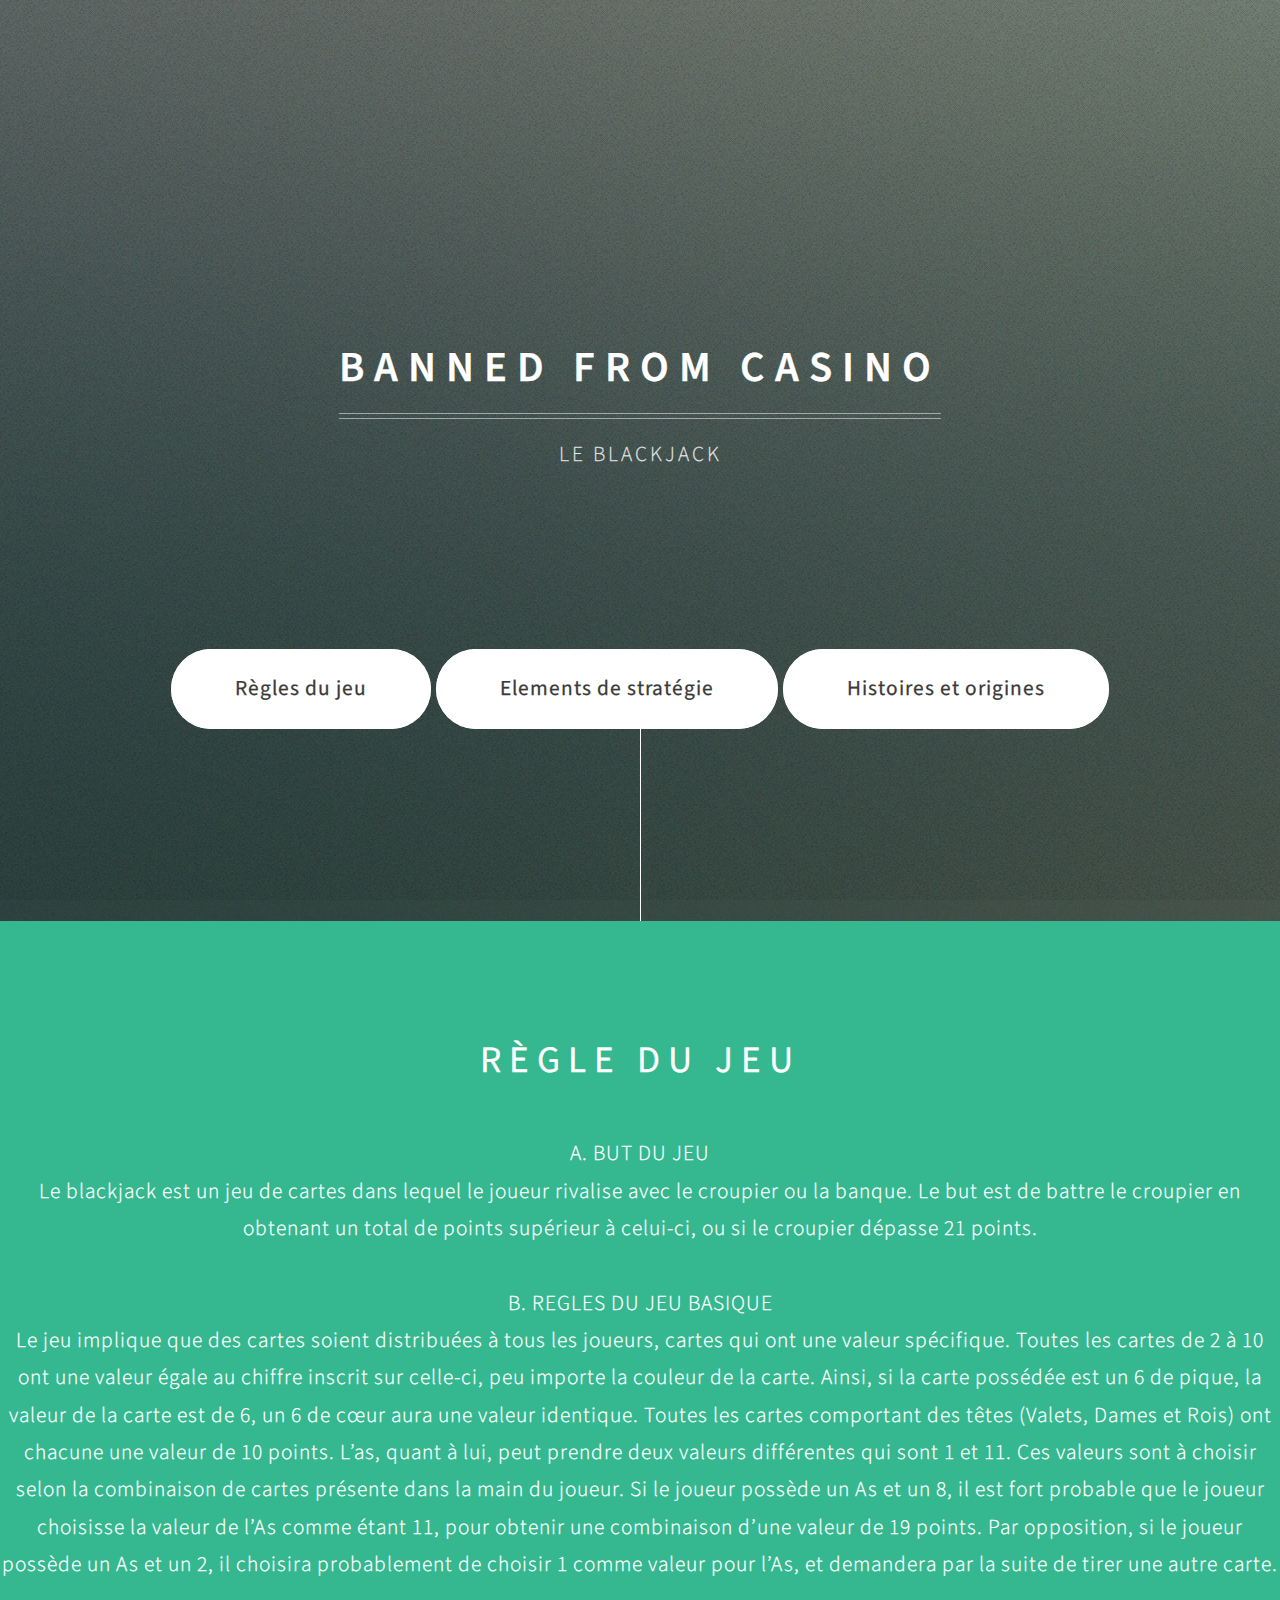
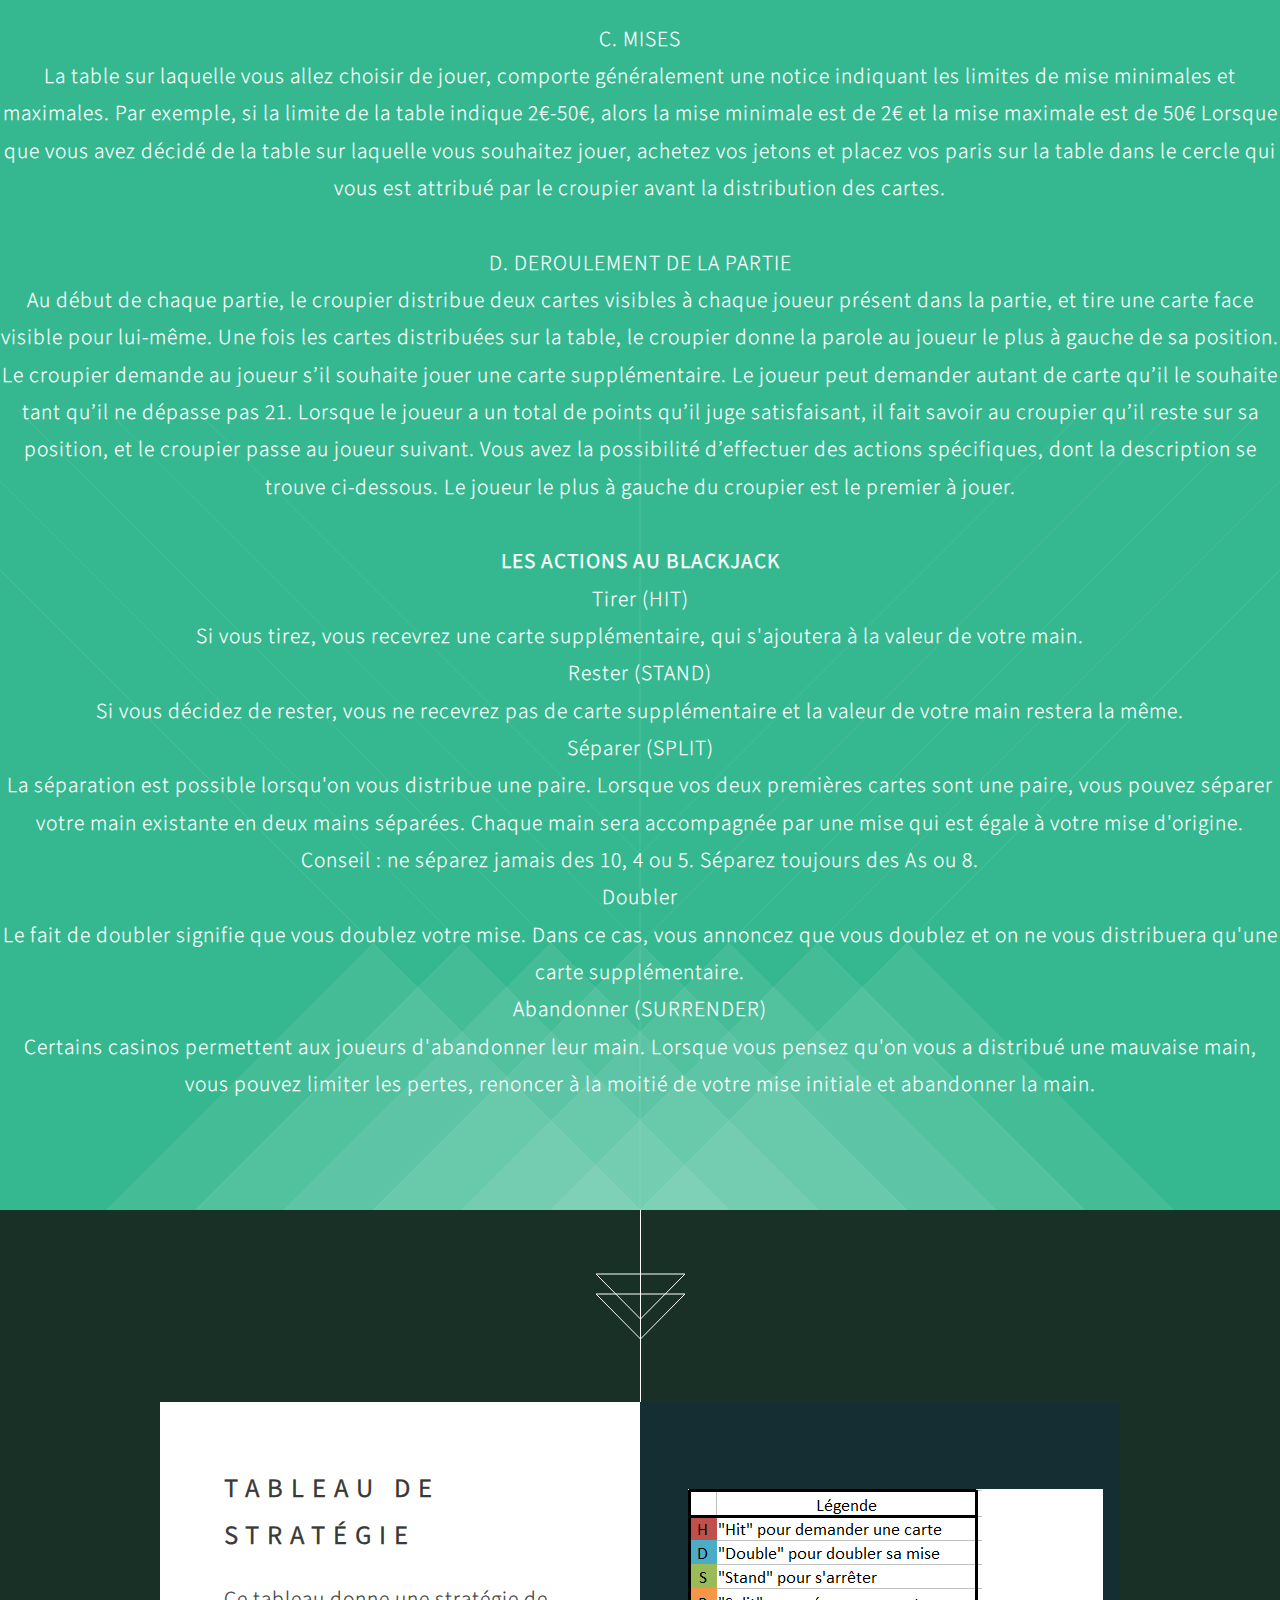
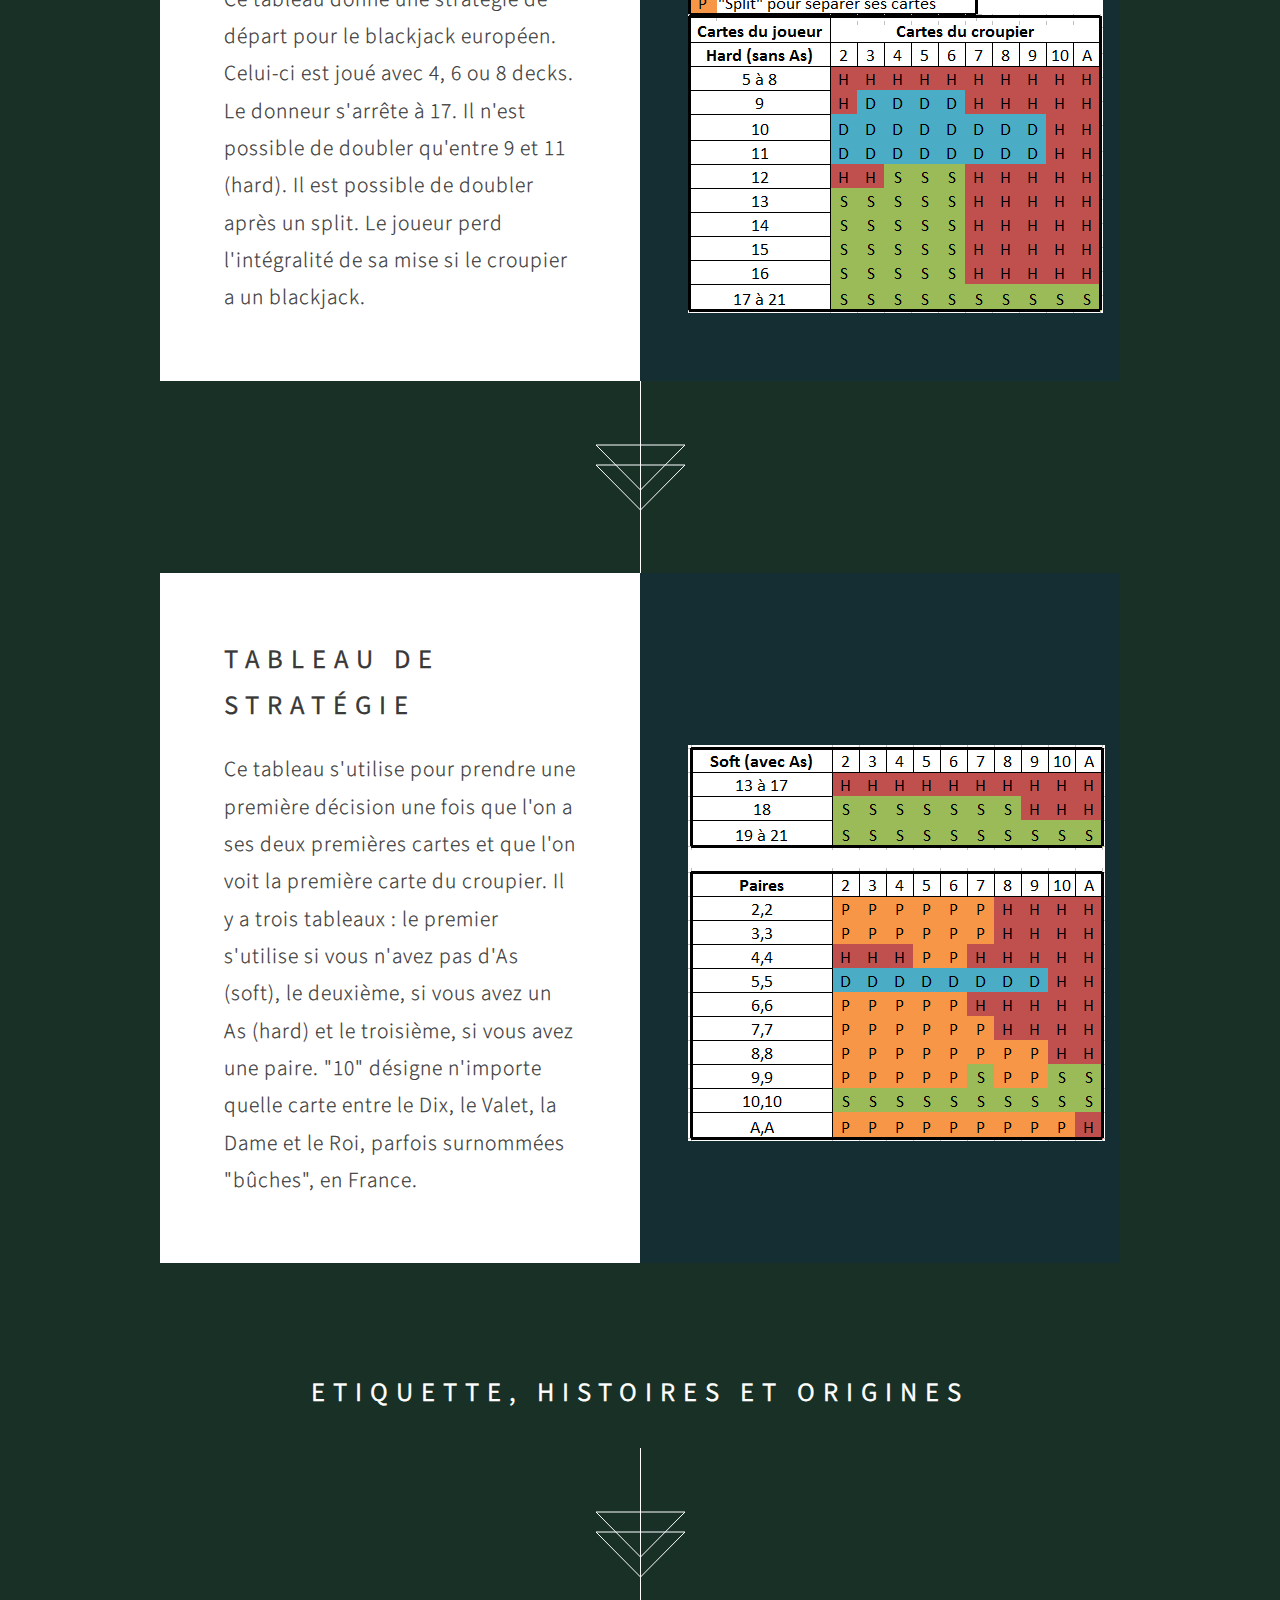
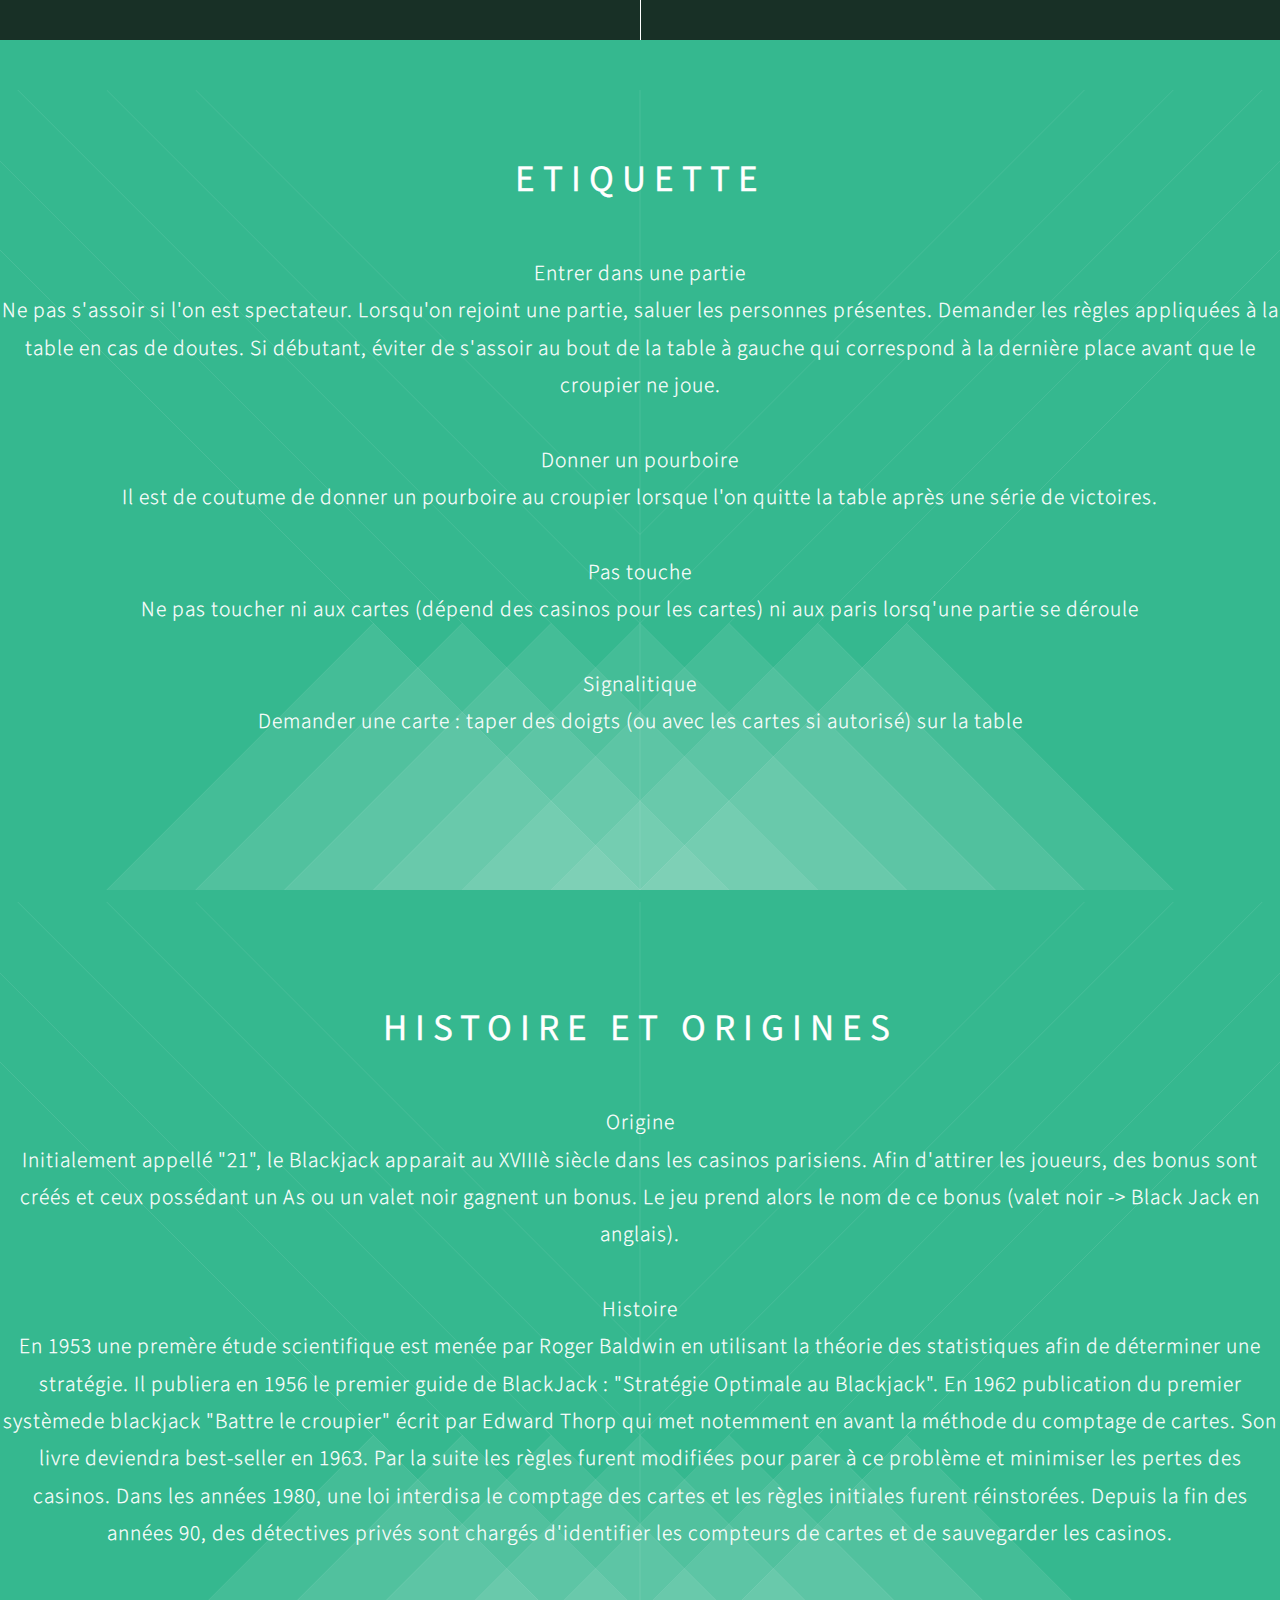
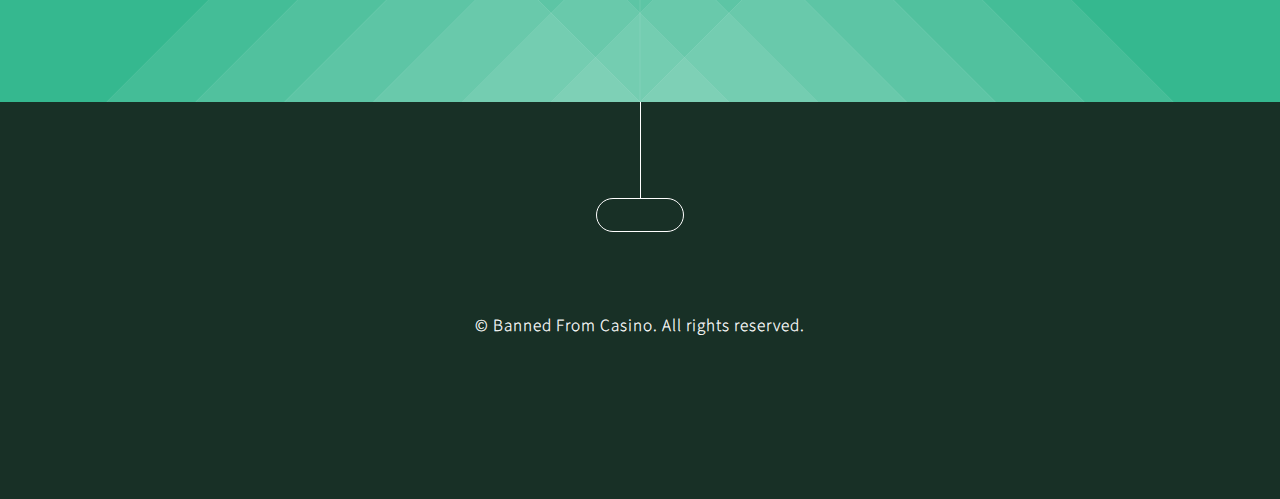
==== (site)BannedFromCasino/index.html @ c5197dcc "Clean the directory" ====
<!DOCTYPE HTML>
<!--
	Overflow by HTML5 UP
	html5up.net | @n33co
	Free for personal and commercial use under the CCA 3.0 license (html5up.net/license)
-->
<html>
	<head>
		<title>Banned From Casino</title>
		<meta charset="utf-8" />
		<meta name="viewport" content="width=device-width, initial-scale=1" />
		<!--[if lte IE 8]><script src="assets/js/ie/html5shiv.js"></script><![endif]-->
		<link rel="stylesheet" href="assets/css/main.css" />
		<!--[if lte IE 8]><link rel="stylesheet" href="assets/css/ie8.css" /><![endif]-->
	</head>
	<body>

		<!-- Header -->
			<section id="header">
				<header>
					<h1>Banned From Casino</h1>
					<p>Le Blackjack</p>
				</header>
				<footer>
					<a href="#banner" class="button style2 scrolly-middle">Règles du jeu</a>
                    <a href="#first" class="button style2 scrolly-middle">Elements de stratégie</a>
                    <a href="#histoire" class="button style2 scrolly-middle">Histoires et origines</a>
				</footer>
			</section>

		<!-- Banner -->
			<section id="banner">
				<header>
					<h2>Règle du jeu</h2>
				</header>
				<p>A.	BUT DU JEU</p>

<p>Le blackjack est un jeu de cartes dans lequel le joueur rivalise avec le croupier ou la banque. 
Le but est de battre le croupier en obtenant un total de points supérieur à celui-ci, ou si le croupier dépasse 21 points.</p>

</br>
<p>B.	REGLES DU JEU BASIQUE</p>

<p>Le jeu implique que des cartes soient distribuées à tous les joueurs, cartes qui ont une valeur spécifique. 
Toutes les cartes de 2 à 10 ont une valeur égale au chiffre inscrit sur celle-ci, peu importe la couleur de la carte. 
Ainsi, si la carte possédée est un 6 de pique, la valeur de la carte est de 6, un 6 de cœur aura une valeur identique. 
Toutes les cartes comportant des têtes (Valets, Dames et Rois) ont chacune une valeur de 10 points. 
L’as, quant à lui, peut prendre deux valeurs différentes qui sont 1 et 11. Ces valeurs sont à choisir selon 
la combinaison de cartes présente dans la main du joueur. Si le joueur possède un As et un 8, il est fort probable que 
le joueur choisisse la valeur de l’As comme étant 11, pour obtenir une combinaison d’une valeur de 19 points. 
Par opposition, si le joueur possède un As et un 2, il choisira probablement de choisir 1 comme valeur pour l’As, 
et demandera par la suite de tirer une autre carte.</p>

</br>
<p>C.	MISES

<p>La table sur laquelle vous allez choisir de jouer, comporte généralement une notice indiquant les limites de mise minimales et maximales. 
Par exemple, si la limite de la table indique 2€-50€, alors la mise minimale est de 2€ et la mise maximale est de 50€
Lorsque que vous avez décidé de la table sur laquelle vous souhaitez jouer, achetez vos jetons et placez vos paris sur la table 
dans le cercle qui vous est attribué par le croupier avant la distribution des cartes.</p>

</br> 
<p>D.	DEROULEMENT DE LA PARTIE</p>

<p>Au début de chaque partie, le croupier distribue deux cartes visibles à chaque joueur présent dans la partie, 
et tire une carte face visible pour lui-même.
Une fois les cartes distribuées sur la table, le croupier donne la parole au joueur le plus à gauche de sa position. 
Le croupier demande au joueur s’il souhaite jouer une carte supplémentaire. 
Le joueur peut demander autant de carte qu’il le souhaite tant qu’il ne dépasse pas 21. 
Lorsque le joueur a un total de points qu’il juge satisfaisant, il fait savoir au croupier qu’il reste sur sa position, 
et le croupier passe au joueur suivant.
Vous avez la possibilité d’effectuer des actions spécifiques, dont la description se trouve ci-dessous.
Le joueur le plus à gauche du croupier est le premier à jouer. </p>
</br>
<h4>Les Actions au Blackjack</h4>

<p>Tirer (HIT)</p>

<p>Si vous tirez, vous recevrez une carte supplémentaire, qui s'ajoutera à la valeur de votre main.</p>

<p>Rester (STAND)</p>

<p>Si vous décidez de rester, vous ne recevrez pas de carte supplémentaire et la valeur de votre main restera la même.</p>

<p>Séparer (SPLIT)</p>

<p>La séparation est possible lorsqu'on vous distribue une paire. Lorsque vos deux premières cartes sont une paire, vous pouvez séparer votre main existante en deux mains séparées. Chaque main sera accompagnée par une mise qui est égale à votre mise d'origine.
Conseil : ne séparez jamais des 10, 4 ou 5. Séparez toujours des As ou 8.</p>

<p>Doubler</p>

<p>Le fait de doubler signifie que vous doublez votre mise. Dans ce cas, vous annoncez que vous doublez et on ne vous distribuera qu'une carte supplémentaire.</p>

<p>Abandonner (SURRENDER)</p>

<p>Certains casinos permettent aux joueurs d'abandonner leur main. Lorsque vous pensez qu'on vous a distribué une mauvaise main, vous pouvez limiter les pertes, renoncer à la moitié de votre mise initiale et abandonner la main.</p>
			</section>

		<article id="first" class="container box style1 left">
				<a href="#first" class="image fit"><img src="images/tableau2.png" alt="" style="width: 415px; height:424px; left: 10%; top:15%"/></a>
				<div class="inner">
					<header>
						<h2>Tableau de stratégie</h2>
					</header>
					<p>Ce tableau donne une stratégie de départ pour le blackjack européen. Celui-ci est joué avec 4, 6 ou 8 decks. Le donneur s'arrête à 17. Il n'est possible de doubler qu'entre 9 et 11 (hard). Il est possible de doubler après un split. Le joueur perd l'intégralité de sa mise si le croupier a un blackjack.</p>
				</div>
			</article>

		<!-- Feature 2 -->
			<article id="first" class="container box style1 left">
				<a href="#first" class="image fit"><img src="images/tableau1.png" alt="" style="width: 417px; height:396px; left: 10%; top:25%"/></a>
				<div class="inner">
					<header>
						<h2>Tableau de stratégie</h2>
					</header>
					<p>Ce tableau s'utilise pour prendre une première décision une fois que l'on a ses deux premières cartes et que l'on voit la première carte du croupier. Il y a trois tableaux : le premier s'utilise si vous n'avez pas d'As (soft), le deuxième, si vous avez un As (hard) et le troisième, si vous avez une paire. "10" désigne n'importe quelle carte entre le Dix, le Valet, la Dame et le Roi, parfois surnommées "bûches", en France.</p>
				</div>
			</article>
            <section id="histoire">
				<header>
					<h2>Etiquette, Histoires et Origines</h2>
				</header>
				<footer>
				</footer>
			</section>

            <!-- Banner -->
			<section id="banner">
				<header>
					<h2>Etiquette</h2>
				</header>
				
<p>Entrer dans une partie</p>
<p>Ne pas s'assoir si l'on est spectateur. Lorsqu'on rejoint une partie, saluer les personnes présentes.
Demander les règles appliquées à la table en cas de doutes.
Si débutant, éviter de s'assoir au bout de la table à gauche qui correspond à la dernière place avant que le croupier ne joue.
</p>
</br>
<p>Donner un pourboire</p>
Il est de coutume de donner un pourboire au croupier lorsque l'on quitte la table après une série de victoires.</p>
</br>
<p>Pas touche</p>
<p>Ne pas toucher ni  aux cartes (dépend des casinos pour les cartes) ni aux paris lorsq'une partie se déroule</p>
</br>
<p>Signalitique</p>
<p>Demander une carte : taper des doigts (ou avec les cartes si autorisé) sur la table</p>

<footer>
					
</footer>
</section>

		<section id="banner">
				<header>
					<h2>Histoire et origines</h2>
				</header>
				
<p>Origine</p>
<p>Initialement appellé "21", le Blackjack apparait au XVIIIè siècle dans les casinos parisiens. 
Afin d'attirer les joueurs, des bonus sont créés et ceux possédant un As ou un valet noir gagnent un bonus. 
Le jeu prend alors le nom de ce bonus (valet noir -> Black Jack en anglais).</p>

</br>
<p>Histoire</p>
	<p>En 1953 une premère étude scientifique est menée par Roger Baldwin en utilisant la théorie des statistiques afin de déterminer une stratégie.
Il publiera en	1956 le premier guide de BlackJack :  "Stratégie Optimale au Blackjack".
	En 1962 publication du premier systèmede blackjack "Battre le croupier" écrit par Edward Thorp qui met notemment en avant la méthode du comptage de cartes. Son livre deviendra best-seller en 1963.
Par la suite les règles furent modifiées pour parer à ce problème et minimiser les pertes des casinos.
	Dans les années 1980, une loi interdisa le comptage des cartes et les règles initiales furent réinstorées.
Depuis la fin des années 90, des détectives privés sont chargés d'identifier les compteurs de cartes et de sauvegarder les casinos.</p>                
                
				<footer>
					
				</footer>
			</section>

		

		<section id="footer">
			<ul class="icons">
				
			</ul>
			<div class="copyright">
				<ul class="menu">
					<li>&copy; Banned From Casino. All rights reserved.</li>
				</ul>
			</div>
		</section>

		<!-- Scripts -->
			<script src="assets/js/jquery.min.js"></script>
			<script src="assets/js/jquery.scrolly.min.js"></script>
			<script src="assets/js/jquery.poptrox.min.js"></script>
			<script src="assets/js/skel.min.js"></script>
			<script src="assets/js/util.js"></script>
			<!--[if lte IE 8]><script src="assets/js/ie/respond.min.js"></script><![endif]-->
			<script src="assets/js/main.js"></script>

	</body>
</html>
---- (site)BannedFromCasino/assets/css/main.css ----
@import url("http://fonts.googleapis.com/css?family=Source+Sans+Pro:300,300italic,400,600");
@import url("font-awesome.min.css");

/*
	Overflow by HTML5 UP
	html5up.net | @n33co
	Free for personal and commercial use under the CCA 3.0 license (html5up.net/license)
*/

/* Reset */

	html, body, div, span, applet, object, iframe, h1, h2, h3, h4, h5, h6, p, blockquote, pre, a, abbr, acronym, address, big, cite, code, del, dfn, em, img, ins, kbd, q, s, samp, small, strike, strong, sub, sup, tt, var, b, u, i, center, dl, dt, dd, ol, ul, li, fieldset, form, label, legend, table, caption, tbody, tfoot, thead, tr, th, td, article, aside, canvas, details, embed, figure, figcaption, footer, header, hgroup, menu, nav, output, ruby, section, summary, time, mark, audio, video {
		margin: 0;
		padding: 0;
		border: 0;
		font-size: 100%;
		font: inherit;
		vertical-align: baseline;
	}

	article, aside, details, figcaption, figure, footer, header, hgroup, menu, nav, section {
		display: block;
	}

	body {
		line-height: 1;
	}

	ol, ul {
		list-style: none;
	}

	blockquote, q {
		quotes: none;
	}

	blockquote:before, blockquote:after, q:before, q:after {
		content: '';
		content: none;
	}

	table {
		border-collapse: collapse;
		border-spacing: 0;
	}

	body {
		-webkit-text-size-adjust: none;
	}

/* Box Model */

	*, *:before, *:after {
		-moz-box-sizing: border-box;
		-webkit-box-sizing: border-box;
		box-sizing: border-box;
	}

/* Containers */

	.container {
		margin-left: auto;
		margin-right: auto;
	}

	.container.\31 25\25 {
		width: 100%;
		max-width: 1425px;
		min-width: 1140px;
	}

	.container.\37 5\25 {
		width: 855px;
	}

	.container.\35 0\25 {
		width: 570px;
	}

	.container.\32 5\25 {
		width: 285px;
	}

	.container {
		width: 1140px;
	}

	@media screen and (max-width: 1680px) {

		.container.\31 25\25 {
			width: 100%;
			max-width: 1200px;
			min-width: 960px;
		}

		.container.\37 5\25 {
			width: 720px;
		}

		.container.\35 0\25 {
			width: 480px;
		}

		.container.\32 5\25 {
			width: 240px;
		}

		.container {
			width: 960px;
		}

	}

	@media screen and (max-width: 1080px) {

		.container.\31 25\25 {
			width: 100%;
			max-width: 118.75%;
			min-width: 95%;
		}

		.container.\37 5\25 {
			width: 71.25%;
		}

		.container.\35 0\25 {
			width: 47.5%;
		}

		.container.\32 5\25 {
			width: 23.75%;
		}

		.container {
			width: 95%;
		}

	}

	@media screen and (max-width: 840px) {

		.container.\31 25\25 {
			width: 100%;
			max-width: 118.75%;
			min-width: 95%;
		}

		.container.\37 5\25 {
			width: 71.25%;
		}

		.container.\35 0\25 {
			width: 47.5%;
		}

		.container.\32 5\25 {
			width: 23.75%;
		}

		.container {
			width: 95%;
		}

	}

	@media screen and (max-width: 736px) {

		.container.\31 25\25 {
			width: 100%;
			max-width: 118.75%;
			min-width: 95%;
		}

		.container.\37 5\25 {
			width: 71.25%;
		}

		.container.\35 0\25 {
			width: 47.5%;
		}

		.container.\32 5\25 {
			width: 23.75%;
		}

		.container {
			width: 95% !important;
		}

	}

/* Grid */

	.row {
		border-bottom: solid 1px transparent;
		-moz-box-sizing: border-box;
		-webkit-box-sizing: border-box;
		box-sizing: border-box;
	}

	.row > * {
		float: left;
		-moz-box-sizing: border-box;
		-webkit-box-sizing: border-box;
		box-sizing: border-box;
	}

	.row:after, .row:before {
		content: '';
		display: block;
		clear: both;
		height: 0;
	}

	.row.uniform > * > :first-child {
		margin-top: 0;
	}

	.row.uniform > * > :last-child {
		margin-bottom: 0;
	}

	.row.\30 \25 > * {
		padding: 0px 0 0 0px;
	}

	.row.\30 \25 {
		margin: 0px 0 -1px 0px;
	}

	.row.uniform.\30 \25 > * {
		padding: 0px 0 0 0px;
	}

	.row.uniform.\30 \25 {
		margin: 0px 0 -1px 0px;
	}

	.row > * {
		padding: 40px 0 0 40px;
	}

	.row {
		margin: -40px 0 -1px -40px;
	}

	.row.uniform > * {
		padding: 40px 0 0 40px;
	}

	.row.uniform {
		margin: -40px 0 -1px -40px;
	}

	.row.\32 00\25 > * {
		padding: 80px 0 0 80px;
	}

	.row.\32 00\25 {
		margin: -80px 0 -1px -80px;
	}

	.row.uniform.\32 00\25 > * {
		padding: 80px 0 0 80px;
	}

	.row.uniform.\32 00\25 {
		margin: -80px 0 -1px -80px;
	}

	.row.\31 50\25 > * {
		padding: 60px 0 0 60px;
	}

	.row.\31 50\25 {
		margin: -60px 0 -1px -60px;
	}

	.row.uniform.\31 50\25 > * {
		padding: 60px 0 0 60px;
	}

	.row.uniform.\31 50\25 {
		margin: -60px 0 -1px -60px;
	}

	.row.\35 0\25 > * {
		padding: 20px 0 0 20px;
	}

	.row.\35 0\25 {
		margin: -20px 0 -1px -20px;
	}

	.row.uniform.\35 0\25 > * {
		padding: 20px 0 0 20px;
	}

	.row.uniform.\35 0\25 {
		margin: -20px 0 -1px -20px;
	}

	.row.\32 5\25 > * {
		padding: 10px 0 0 10px;
	}

	.row.\32 5\25 {
		margin: -10px 0 -1px -10px;
	}

	.row.uniform.\32 5\25 > * {
		padding: 10px 0 0 10px;
	}

	.row.uniform.\32 5\25 {
		margin: -10px 0 -1px -10px;
	}

	.\31 2u, .\31 2u\24 {
		width: 100%;
		clear: none;
		margin-left: 0;
	}

	.\31 1u, .\31 1u\24 {
		width: 91.6666666667%;
		clear: none;
		margin-left: 0;
	}

	.\31 0u, .\31 0u\24 {
		width: 83.3333333333%;
		clear: none;
		margin-left: 0;
	}

	.\39 u, .\39 u\24 {
		width: 75%;
		clear: none;
		margin-left: 0;
	}

	.\38 u, .\38 u\24 {
		width: 66.6666666667%;
		clear: none;
		margin-left: 0;
	}

	.\37 u, .\37 u\24 {
		width: 58.3333333333%;
		clear: none;
		margin-left: 0;
	}

	.\36 u, .\36 u\24 {
		width: 50%;
		clear: none;
		margin-left: 0;
	}

	.\35 u, .\35 u\24 {
		width: 41.6666666667%;
		clear: none;
		margin-left: 0;
	}

	.\34 u, .\34 u\24 {
		width: 33.3333333333%;
		clear: none;
		margin-left: 0;
	}

	.\33 u, .\33 u\24 {
		width: 25%;
		clear: none;
		margin-left: 0;
	}

	.\32 u, .\32 u\24 {
		width: 16.6666666667%;
		clear: none;
		margin-left: 0;
	}

	.\31 u, .\31 u\24 {
		width: 8.3333333333%;
		clear: none;
		margin-left: 0;
	}

	.\31 2u\24 + *,
	.\31 1u\24 + *,
	.\31 0u\24 + *,
	.\39 u\24 + *,
	.\38 u\24 + *,
	.\37 u\24 + *,
	.\36 u\24 + *,
	.\35 u\24 + *,
	.\34 u\24 + *,
	.\33 u\24 + *,
	.\32 u\24 + *,
	.\31 u\24 + * {
		clear: left;
	}

	.\-11u {
		margin-left: 91.66667%;
	}

	.\-10u {
		margin-left: 83.33333%;
	}

	.\-9u {
		margin-left: 75%;
	}

	.\-8u {
		margin-left: 66.66667%;
	}

	.\-7u {
		margin-left: 58.33333%;
	}

	.\-6u {
		margin-left: 50%;
	}

	.\-5u {
		margin-left: 41.66667%;
	}

	.\-4u {
		margin-left: 33.33333%;
	}

	.\-3u {
		margin-left: 25%;
	}

	.\-2u {
		margin-left: 16.66667%;
	}

	.\-1u {
		margin-left: 8.33333%;
	}

	@media screen and (max-width: 1680px) {

		.row > * {
			padding: 40px 0 0 40px;
		}

		.row {
			margin: -40px 0 -1px -40px;
		}

		.row.uniform > * {
			padding: 40px 0 0 40px;
		}

		.row.uniform {
			margin: -40px 0 -1px -40px;
		}

		.row.\32 00\25 > * {
			padding: 80px 0 0 80px;
		}

		.row.\32 00\25 {
			margin: -80px 0 -1px -80px;
		}

		.row.uniform.\32 00\25 > * {
			padding: 80px 0 0 80px;
		}

		.row.uniform.\32 00\25 {
			margin: -80px 0 -1px -80px;
		}

		.row.\31 50\25 > * {
			padding: 60px 0 0 60px;
		}

		.row.\31 50\25 {
			margin: -60px 0 -1px -60px;
		}

		.row.uniform.\31 50\25 > * {
			padding: 60px 0 0 60px;
		}

		.row.uniform.\31 50\25 {
			margin: -60px 0 -1px -60px;
		}

		.row.\35 0\25 > * {
			padding: 20px 0 0 20px;
		}

		.row.\35 0\25 {
			margin: -20px 0 -1px -20px;
		}

		.row.uniform.\35 0\25 > * {
			padding: 20px 0 0 20px;
		}

		.row.uniform.\35 0\25 {
			margin: -20px 0 -1px -20px;
		}

		.row.\32 5\25 > * {
			padding: 10px 0 0 10px;
		}

		.row.\32 5\25 {
			margin: -10px 0 -1px -10px;
		}

		.row.uniform.\32 5\25 > * {
			padding: 10px 0 0 10px;
		}

		.row.uniform.\32 5\25 {
			margin: -10px 0 -1px -10px;
		}

		.\31 2u\28wide\29, .\31 2u\24\28wide\29 {
			width: 100%;
			clear: none;
			margin-left: 0;
		}

		.\31 1u\28wide\29, .\31 1u\24\28wide\29 {
			width: 91.6666666667%;
			clear: none;
			margin-left: 0;
		}

		.\31 0u\28wide\29, .\31 0u\24\28wide\29 {
			width: 83.3333333333%;
			clear: none;
			margin-left: 0;
		}

		.\39 u\28wide\29, .\39 u\24\28wide\29 {
			width: 75%;
			clear: none;
			margin-left: 0;
		}

		.\38 u\28wide\29, .\38 u\24\28wide\29 {
			width: 66.6666666667%;
			clear: none;
			margin-left: 0;
		}

		.\37 u\28wide\29, .\37 u\24\28wide\29 {
			width: 58.3333333333%;
			clear: none;
			margin-left: 0;
		}

		.\36 u\28wide\29, .\36 u\24\28wide\29 {
			width: 50%;
			clear: none;
			margin-left: 0;
		}

		.\35 u\28wide\29, .\35 u\24\28wide\29 {
			width: 41.6666666667%;
			clear: none;
			margin-left: 0;
		}

		.\34 u\28wide\29, .\34 u\24\28wide\29 {
			width: 33.3333333333%;
			clear: none;
			margin-left: 0;
		}

		.\33 u\28wide\29, .\33 u\24\28wide\29 {
			width: 25%;
			clear: none;
			margin-left: 0;
		}

		.\32 u\28wide\29, .\32 u\24\28wide\29 {
			width: 16.6666666667%;
			clear: none;
			margin-left: 0;
		}

		.\31 u\28wide\29, .\31 u\24\28wide\29 {
			width: 8.3333333333%;
			clear: none;
			margin-left: 0;
		}

		.\31 2u\24\28wide\29 + *,
		.\31 1u\24\28wide\29 + *,
		.\31 0u\24\28wide\29 + *,
		.\39 u\24\28wide\29 + *,
		.\38 u\24\28wide\29 + *,
		.\37 u\24\28wide\29 + *,
		.\36 u\24\28wide\29 + *,
		.\35 u\24\28wide\29 + *,
		.\34 u\24\28wide\29 + *,
		.\33 u\24\28wide\29 + *,
		.\32 u\24\28wide\29 + *,
		.\31 u\24\28wide\29 + * {
			clear: left;
		}

		.\-11u\28wide\29 {
			margin-left: 91.66667%;
		}

		.\-10u\28wide\29 {
			margin-left: 83.33333%;
		}

		.\-9u\28wide\29 {
			margin-left: 75%;
		}

		.\-8u\28wide\29 {
			margin-left: 66.66667%;
		}

		.\-7u\28wide\29 {
			margin-left: 58.33333%;
		}

		.\-6u\28wide\29 {
			margin-left: 50%;
		}

		.\-5u\28wide\29 {
			margin-left: 41.66667%;
		}

		.\-4u\28wide\29 {
			margin-left: 33.33333%;
		}

		.\-3u\28wide\29 {
			margin-left: 25%;
		}

		.\-2u\28wide\29 {
			margin-left: 16.66667%;
		}

		.\-1u\28wide\29 {
			margin-left: 8.33333%;
		}

	}

	@media screen and (max-width: 1080px) {

		.row > * {
			padding: 40px 0 0 40px;
		}

		.row {
			margin: -40px 0 -1px -40px;
		}

		.row.uniform > * {
			padding: 40px 0 0 40px;
		}

		.row.uniform {
			margin: -40px 0 -1px -40px;
		}

		.row.\32 00\25 > * {
			padding: 80px 0 0 80px;
		}

		.row.\32 00\25 {
			margin: -80px 0 -1px -80px;
		}

		.row.uniform.\32 00\25 > * {
			padding: 80px 0 0 80px;
		}

		.row.uniform.\32 00\25 {
			margin: -80px 0 -1px -80px;
		}

		.row.\31 50\25 > * {
			padding: 60px 0 0 60px;
		}

		.row.\31 50\25 {
			margin: -60px 0 -1px -60px;
		}

		.row.uniform.\31 50\25 > * {
			padding: 60px 0 0 60px;
		}

		.row.uniform.\31 50\25 {
			margin: -60px 0 -1px -60px;
		}

		.row.\35 0\25 > * {
			padding: 20px 0 0 20px;
		}

		.row.\35 0\25 {
			margin: -20px 0 -1px -20px;
		}

		.row.uniform.\35 0\25 > * {
			padding: 20px 0 0 20px;
		}

		.row.uniform.\35 0\25 {
			margin: -20px 0 -1px -20px;
		}

		.row.\32 5\25 > * {
			padding: 10px 0 0 10px;
		}

		.row.\32 5\25 {
			margin: -10px 0 -1px -10px;
		}

		.row.uniform.\32 5\25 > * {
			padding: 10px 0 0 10px;
		}

		.row.uniform.\32 5\25 {
			margin: -10px 0 -1px -10px;
		}

		.\31 2u\28normal\29, .\31 2u\24\28normal\29 {
			width: 100%;
			clear: none;
			margin-left: 0;
		}

		.\31 1u\28normal\29, .\31 1u\24\28normal\29 {
			width: 91.6666666667%;
			clear: none;
			margin-left: 0;
		}

		.\31 0u\28normal\29, .\31 0u\24\28normal\29 {
			width: 83.3333333333%;
			clear: none;
			margin-left: 0;
		}

		.\39 u\28normal\29, .\39 u\24\28normal\29 {
			width: 75%;
			clear: none;
			margin-left: 0;
		}

		.\38 u\28normal\29, .\38 u\24\28normal\29 {
			width: 66.6666666667%;
			clear: none;
			margin-left: 0;
		}

		.\37 u\28normal\29, .\37 u\24\28normal\29 {
			width: 58.3333333333%;
			clear: none;
			margin-left: 0;
		}

		.\36 u\28normal\29, .\36 u\24\28normal\29 {
			width: 50%;
			clear: none;
			margin-left: 0;
		}

		.\35 u\28normal\29, .\35 u\24\28normal\29 {
			width: 41.6666666667%;
			clear: none;
			margin-left: 0;
		}

		.\34 u\28normal\29, .\34 u\24\28normal\29 {
			width: 33.3333333333%;
			clear: none;
			margin-left: 0;
		}

		.\33 u\28normal\29, .\33 u\24\28normal\29 {
			width: 25%;
			clear: none;
			margin-left: 0;
		}

		.\32 u\28normal\29, .\32 u\24\28normal\29 {
			width: 16.6666666667%;
			clear: none;
			margin-left: 0;
		}

		.\31 u\28normal\29, .\31 u\24\28normal\29 {
			width: 8.3333333333%;
			clear: none;
			margin-left: 0;
		}

		.\31 2u\24\28normal\29 + *,
		.\31 1u\24\28normal\29 + *,
		.\31 0u\24\28normal\29 + *,
		.\39 u\24\28normal\29 + *,
		.\38 u\24\28normal\29 + *,
		.\37 u\24\28normal\29 + *,
		.\36 u\24\28normal\29 + *,
		.\35 u\24\28normal\29 + *,
		.\34 u\24\28normal\29 + *,
		.\33 u\24\28normal\29 + *,
		.\32 u\24\28normal\29 + *,
		.\31 u\24\28normal\29 + * {
			clear: left;
		}

		.\-11u\28normal\29 {
			margin-left: 91.66667%;
		}

		.\-10u\28normal\29 {
			margin-left: 83.33333%;
		}

		.\-9u\28normal\29 {
			margin-left: 75%;
		}

		.\-8u\28normal\29 {
			margin-left: 66.66667%;
		}

		.\-7u\28normal\29 {
			margin-left: 58.33333%;
		}

		.\-6u\28normal\29 {
			margin-left: 50%;
		}

		.\-5u\28normal\29 {
			margin-left: 41.66667%;
		}

		.\-4u\28normal\29 {
			margin-left: 33.33333%;
		}

		.\-3u\28normal\29 {
			margin-left: 25%;
		}

		.\-2u\28normal\29 {
			margin-left: 16.66667%;
		}

		.\-1u\28normal\29 {
			margin-left: 8.33333%;
		}

	}

	@media screen and (max-width: 840px) {

		.row > * {
			padding: 30px 0 0 30px;
		}

		.row {
			margin: -30px 0 -1px -30px;
		}

		.row.uniform > * {
			padding: 30px 0 0 30px;
		}

		.row.uniform {
			margin: -30px 0 -1px -30px;
		}

		.row.\32 00\25 > * {
			padding: 60px 0 0 60px;
		}

		.row.\32 00\25 {
			margin: -60px 0 -1px -60px;
		}

		.row.uniform.\32 00\25 > * {
			padding: 60px 0 0 60px;
		}

		.row.uniform.\32 00\25 {
			margin: -60px 0 -1px -60px;
		}

		.row.\31 50\25 > * {
			padding: 45px 0 0 45px;
		}

		.row.\31 50\25 {
			margin: -45px 0 -1px -45px;
		}

		.row.uniform.\31 50\25 > * {
			padding: 45px 0 0 45px;
		}

		.row.uniform.\31 50\25 {
			margin: -45px 0 -1px -45px;
		}

		.row.\35 0\25 > * {
			padding: 15px 0 0 15px;
		}

		.row.\35 0\25 {
			margin: -15px 0 -1px -15px;
		}

		.row.uniform.\35 0\25 > * {
			padding: 15px 0 0 15px;
		}

		.row.uniform.\35 0\25 {
			margin: -15px 0 -1px -15px;
		}

		.row.\32 5\25 > * {
			padding: 7.5px 0 0 7.5px;
		}

		.row.\32 5\25 {
			margin: -7.5px 0 -1px -7.5px;
		}

		.row.uniform.\32 5\25 > * {
			padding: 7.5px 0 0 7.5px;
		}

		.row.uniform.\32 5\25 {
			margin: -7.5px 0 -1px -7.5px;
		}

		.\31 2u\28narrow\29, .\31 2u\24\28narrow\29 {
			width: 100%;
			clear: none;
			margin-left: 0;
		}

		.\31 1u\28narrow\29, .\31 1u\24\28narrow\29 {
			width: 91.6666666667%;
			clear: none;
			margin-left: 0;
		}

		.\31 0u\28narrow\29, .\31 0u\24\28narrow\29 {
			width: 83.3333333333%;
			clear: none;
			margin-left: 0;
		}

		.\39 u\28narrow\29, .\39 u\24\28narrow\29 {
			width: 75%;
			clear: none;
			margin-left: 0;
		}

		.\38 u\28narrow\29, .\38 u\24\28narrow\29 {
			width: 66.6666666667%;
			clear: none;
			margin-left: 0;
		}

		.\37 u\28narrow\29, .\37 u\24\28narrow\29 {
			width: 58.3333333333%;
			clear: none;
			margin-left: 0;
		}

		.\36 u\28narrow\29, .\36 u\24\28narrow\29 {
			width: 50%;
			clear: none;
			margin-left: 0;
		}

		.\35 u\28narrow\29, .\35 u\24\28narrow\29 {
			width: 41.6666666667%;
			clear: none;
			margin-left: 0;
		}

		.\34 u\28narrow\29, .\34 u\24\28narrow\29 {
			width: 33.3333333333%;
			clear: none;
			margin-left: 0;
		}

		.\33 u\28narrow\29, .\33 u\24\28narrow\29 {
			width: 25%;
			clear: none;
			margin-left: 0;
		}

		.\32 u\28narrow\29, .\32 u\24\28narrow\29 {
			width: 16.6666666667%;
			clear: none;
			margin-left: 0;
		}

		.\31 u\28narrow\29, .\31 u\24\28narrow\29 {
			width: 8.3333333333%;
			clear: none;
			margin-left: 0;
		}

		.\31 2u\24\28narrow\29 + *,
		.\31 1u\24\28narrow\29 + *,
		.\31 0u\24\28narrow\29 + *,
		.\39 u\24\28narrow\29 + *,
		.\38 u\24\28narrow\29 + *,
		.\37 u\24\28narrow\29 + *,
		.\36 u\24\28narrow\29 + *,
		.\35 u\24\28narrow\29 + *,
		.\34 u\24\28narrow\29 + *,
		.\33 u\24\28narrow\29 + *,
		.\32 u\24\28narrow\29 + *,
		.\31 u\24\28narrow\29 + * {
			clear: left;
		}

		.\-11u\28narrow\29 {
			margin-left: 91.66667%;
		}

		.\-10u\28narrow\29 {
			margin-left: 83.33333%;
		}

		.\-9u\28narrow\29 {
			margin-left: 75%;
		}

		.\-8u\28narrow\29 {
			margin-left: 66.66667%;
		}

		.\-7u\28narrow\29 {
			margin-left: 58.33333%;
		}

		.\-6u\28narrow\29 {
			margin-left: 50%;
		}

		.\-5u\28narrow\29 {
			margin-left: 41.66667%;
		}

		.\-4u\28narrow\29 {
			margin-left: 33.33333%;
		}

		.\-3u\28narrow\29 {
			margin-left: 25%;
		}

		.\-2u\28narrow\29 {
			margin-left: 16.66667%;
		}

		.\-1u\28narrow\29 {
			margin-left: 8.33333%;
		}

	}

	@media screen and (max-width: 736px) {

		.row > * {
			padding: 20px 0 0 20px;
		}

		.row {
			margin: -20px 0 -1px -20px;
		}

		.row.uniform > * {
			padding: 20px 0 0 20px;
		}

		.row.uniform {
			margin: -20px 0 -1px -20px;
		}

		.row.\32 00\25 > * {
			padding: 40px 0 0 40px;
		}

		.row.\32 00\25 {
			margin: -40px 0 -1px -40px;
		}

		.row.uniform.\32 00\25 > * {
			padding: 40px 0 0 40px;
		}

		.row.uniform.\32 00\25 {
			margin: -40px 0 -1px -40px;
		}

		.row.\31 50\25 > * {
			padding: 30px 0 0 30px;
		}

		.row.\31 50\25 {
			margin: -30px 0 -1px -30px;
		}

		.row.uniform.\31 50\25 > * {
			padding: 30px 0 0 30px;
		}

		.row.uniform.\31 50\25 {
			margin: -30px 0 -1px -30px;
		}

		.row.\35 0\25 > * {
			padding: 10px 0 0 10px;
		}

		.row.\35 0\25 {
			margin: -10px 0 -1px -10px;
		}

		.row.uniform.\35 0\25 > * {
			padding: 10px 0 0 10px;
		}

		.row.uniform.\35 0\25 {
			margin: -10px 0 -1px -10px;
		}

		.row.\32 5\25 > * {
			padding: 5px 0 0 5px;
		}

		.row.\32 5\25 {
			margin: -5px 0 -1px -5px;
		}

		.row.uniform.\32 5\25 > * {
			padding: 5px 0 0 5px;
		}

		.row.uniform.\32 5\25 {
			margin: -5px 0 -1px -5px;
		}

		.\31 2u\28mobile\29, .\31 2u\24\28mobile\29 {
			width: 100%;
			clear: none;
			margin-left: 0;
		}

		.\31 1u\28mobile\29, .\31 1u\24\28mobile\29 {
			width: 91.6666666667%;
			clear: none;
			margin-left: 0;
		}

		.\31 0u\28mobile\29, .\31 0u\24\28mobile\29 {
			width: 83.3333333333%;
			clear: none;
			margin-left: 0;
		}

		.\39 u\28mobile\29, .\39 u\24\28mobile\29 {
			width: 75%;
			clear: none;
			margin-left: 0;
		}

		.\38 u\28mobile\29, .\38 u\24\28mobile\29 {
			width: 66.6666666667%;
			clear: none;
			margin-left: 0;
		}

		.\37 u\28mobile\29, .\37 u\24\28mobile\29 {
			width: 58.3333333333%;
			clear: none;
			margin-left: 0;
		}

		.\36 u\28mobile\29, .\36 u\24\28mobile\29 {
			width: 50%;
			clear: none;
			margin-left: 0;
		}

		.\35 u\28mobile\29, .\35 u\24\28mobile\29 {
			width: 41.6666666667%;
			clear: none;
			margin-left: 0;
		}

		.\34 u\28mobile\29, .\34 u\24\28mobile\29 {
			width: 33.3333333333%;
			clear: none;
			margin-left: 0;
		}

		.\33 u\28mobile\29, .\33 u\24\28mobile\29 {
			width: 25%;
			clear: none;
			margin-left: 0;
		}

		.\32 u\28mobile\29, .\32 u\24\28mobile\29 {
			width: 16.6666666667%;
			clear: none;
			margin-left: 0;
		}

		.\31 u\28mobile\29, .\31 u\24\28mobile\29 {
			width: 8.3333333333%;
			clear: none;
			margin-left: 0;
		}

		.\31 2u\24\28mobile\29 + *,
		.\31 1u\24\28mobile\29 + *,
		.\31 0u\24\28mobile\29 + *,
		.\39 u\24\28mobile\29 + *,
		.\38 u\24\28mobile\29 + *,
		.\37 u\24\28mobile\29 + *,
		.\36 u\24\28mobile\29 + *,
		.\35 u\24\28mobile\29 + *,
		.\34 u\24\28mobile\29 + *,
		.\33 u\24\28mobile\29 + *,
		.\32 u\24\28mobile\29 + *,
		.\31 u\24\28mobile\29 + * {
			clear: left;
		}

		.\-11u\28mobile\29 {
			margin-left: 91.66667%;
		}

		.\-10u\28mobile\29 {
			margin-left: 83.33333%;
		}

		.\-9u\28mobile\29 {
			margin-left: 75%;
		}

		.\-8u\28mobile\29 {
			margin-left: 66.66667%;
		}

		.\-7u\28mobile\29 {
			margin-left: 58.33333%;
		}

		.\-6u\28mobile\29 {
			margin-left: 50%;
		}

		.\-5u\28mobile\29 {
			margin-left: 41.66667%;
		}

		.\-4u\28mobile\29 {
			margin-left: 33.33333%;
		}

		.\-3u\28mobile\29 {
			margin-left: 25%;
		}

		.\-2u\28mobile\29 {
			margin-left: 16.66667%;
		}

		.\-1u\28mobile\29 {
			margin-left: 8.33333%;
		}

	}

/* Basic */

	body {
		background-color: #183026;
		background-image: url("images/overlay.png"), url("../../images/bg.jpg");
		background-repeat: repeat, no-repeat;
		background-size: auto, cover;
		background-position: top left, center 0;
		background-attachment: fixed, fixed;
		font-family: 'Source Sans Pro', sans-serif;
		font-size: 18pt;
		line-height: 1.75em;
		font-weight: 300;
		letter-spacing: 1px;
		color: #3a3939;
		text-shadow: 0 0 0.5px rgba(58, 57, 57, 0.25);
		-webkit-text-stroke: 0.25px;
	}

		body.is-scroll {
			background-attachment: scroll, scroll;
			background-size: auto, 100% auto;
		}

		body.is-loading * {
			-moz-transition: none !important;
			-webkit-transition: none !important;
			-ms-transition: none !important;
			transition: none !important;
			-moz-animation: none !important;
			-webkit-animation: none !important;
			-ms-animation: none !important;
			animation: none !important;
		}

	input, textarea, select {
		font-family: 'Source Sans Pro', sans-serif;
		font-size: 18pt;
		line-height: 1.75em;
		font-weight: 300;
		letter-spacing: 1px;
		color: #3a3939;
		text-shadow: 0 0 0.5px rgba(58, 57, 57, 0.25);
		-webkit-text-stroke: 0.25px;
	}

	h1, h2, h3, h4, h5, h6 {
		font-weight: 400;
		text-transform: uppercase;
		line-height: 1.75em;
	}

	h1 a, h2 a, h3 a, h4 a, h5 a, h6 a {
		color: inherit;
		text-decoration: none;
	}

	h2 {
		font-size: 1.25em;
		letter-spacing: 8px;
	}

	h3 {
		font-size: 1em;
		letter-spacing: 5px;
	}

	strong, b {
		font-weight: 400;
	}

	em, i {
		font-style: italic;
	}

	a {
		-moz-transition: border-color 0.35s ease-in-out, color 0.35s ease-in-out;
		-webkit-transition: border-color 0.35s ease-in-out, color 0.35s ease-in-out;
		-ms-transition: border-color 0.35s ease-in-out, color 0.35s ease-in-out;
		transition: border-color 0.35s ease-in-out, color 0.35s ease-in-out;
		color: #35b88f;
		text-shadow: 0 0 0.5px rgba(53, 184, 143, 0.25);
		text-decoration: none;
		border-bottom: dotted 1px rgba(53, 184, 143, 0.5);
	}

		a:hover {
			border-bottom-color: rgba(53, 184, 143, 0);
		}

	sub {
		position: relative;
		top: 0.5em;
		font-size: 0.8em;
	}

	sup {
		position: relative;
		top: -0.5em;
		font-size: 0.8em;
	}

	hr {
		border: 0;
		border-top: solid 1px #dad9d9;
		margin: 2em 0 2em 0;
	}

	blockquote {
		border-left: solid 0.5em #eae9e9;
		padding: 1em 0 1em 2em;
		font-style: italic;
	}

	p, ul, ol, dl, table {
		margin-bottom: 1em;
	}

	header {
		margin-bottom: 1em;
	}

		header p {
			display: block;
			margin: 0.5em 0 0 0;
			padding: 0 0 1.5em 0;
		}

	footer {
		margin-top: 1em;
	}

	br.clear {
		clear: both;
	}

/* Sections/Article */

	section, article {
		margin-bottom: 3em;
	}

	section > :last-child,
	article > :last-child,
	section:last-child,
	article:last-child {
		margin-bottom: 0;
	}

	.row > section, .row > article {
		margin-bottom: 0;
	}

/* Image */

	.image {
		display: inline-block;
		border: 0;
	}

		.image img {
			display: block;
			width: 100%;
		}

		.image.featured {
			display: block;
			width: 100%;
			margin: 0 0 2em 0;
		}

		.image.fit {
			display: block;
			width: 100%;
		}

		.image.left {
			float: left;
			margin: 0 2em 2em 0;
		}

		.image.centered {
			display: block;
			margin: 0 0 2em 0;
		}

			.image.centered img {
				margin: 0 auto;
				width: auto;
			}

/* List */

	ul.default {
		list-style: disc;
		padding-left: 1em;
	}

		ul.default li {
			padding-left: 1.5em;
			margin-top: 1.5em;
		}

			ul.default li:first-child {
				margin-top: 0;
			}

	ul.icons {
		cursor: default;
	}

		ul.icons li {
			display: inline-block;
		}

		ul.icons a {
			display: inline-block;
			width: 2.5em;
			height: 2.5em;
			line-height: 2.5em;
			text-align: center;
			border: 0;
		}

	ul.menu {
		cursor: default;
	}

		ul.menu li {
			display: inline-block;
			line-height: 1em;
			border-left: solid 1px #dad9d9;
			padding: 0 0 0 0.5em;
			margin: 0 0 0 0.5em;
		}

			ul.menu li:first-child {
				border-left: 0;
				padding-left: 0;
				margin-left: 0;
			}

	ul.actions {
		cursor: default;
	}

		ul.actions li {
			display: inline-block;
			margin: 0 0 0 0.5em;
		}

			ul.actions li:first-child {
				margin-left: 0;
			}

	ol.default {
		list-style: decimal;
		padding-left: 1.25em;
	}

		ol.default li {
			padding-left: 1.25em;
			margin-top: 1.5em;
		}

/* Form */

	form label {
		display: block;
		margin: 0 0 0.5em 0;
	}

	form input[type="text"],
	form input[type="email"],
	form input[type="password"],
	form select,
	form textarea {
		-moz-transition: background-color 0.35s ease-in-out;
		-webkit-transition: background-color 0.35s ease-in-out;
		-ms-transition: background-color 0.35s ease-in-out;
		transition: background-color 0.35s ease-in-out;
		-webkit-appearance: none;
		display: block;
		border: 0;
		background: #f1f1f1;
		width: 100%;
		padding: 0.75em;
	}

		form input[type="text"]:focus,
		form input[type="email"]:focus,
		form input[type="password"]:focus,
		form select:focus,
		form textarea:focus {
			background: #f8f8f8;
		}

	form input[type="text"],
	form input[type="email"],
	form input[type="password"],
	form select {
		line-height: 1em;
	}

	form textarea {
		min-height: 12em;
	}

	form .formerize-placeholder {
		color: #5a5959 !important;
	}

	form ::-webkit-input-placeholder {
		color: #5a5959 !important;
	}

	form :-moz-placeholder {
		color: #5a5959 !important;
	}

	form ::-moz-placeholder {
		color: #5a5959 !important;
	}

	form :-ms-input-placeholder {
		color: #5a5959 !important;
	}

	form ::-moz-focus-inner {
		border: 0;
	}

	form ul.actions {
		margin-bottom: 0;
		text-align: center;
	}

/* Table */

	.table-wrapper {
		width: 100%;
		overflow-x: auto;
		-webkit-overflow-scrolling: touch;
	}

	table {
		width: 100%;
	}

		table.default {
			width: 100%;
		}

			table.default tbody tr {
				border-top: solid 1px #eae9e9;
			}

				table.default tbody tr:first-child {
					border-top: 0;
				}

			table.default td {
				padding: 0.75em 1.25em 0.75em 1.25em;
			}

			table.default th {
				text-align: left;
				font-weight: 400;
				padding: 0.75em 1.25em 0.75em 1.25em;
			}

			table.default thead {
				background: #f5f5f5;
			}

/* Button */

	input[type="button"],
	input[type="submit"],
	input[type="reset"],
	button,
	.button {
		-moz-transition: background-color 0.35s ease-in-out, color 0.35s ease-in-out;
		-webkit-transition: background-color 0.35s ease-in-out, color 0.35s ease-in-out;
		-ms-transition: background-color 0.35s ease-in-out, color 0.35s ease-in-out;
		transition: background-color 0.35s ease-in-out, color 0.35s ease-in-out;
		-webkit-appearance: none;
		position: relative;
		display: inline-block;
		border: 0;
		background: #35b88f;
		color: #fff;
		text-shadow: 0 0 0.5px rgba(255, 255, 255, 0.25);
		cursor: pointer;
		text-decoration: none;
		outline: 0;
		padding: 1em 3em 1em 3em;
		text-align: center;
		border-radius: 3em;
		font-weight: 400;
	}

		input[type="button"]:hover,
		input[type="submit"]:hover,
		input[type="reset"]:hover,
		button:hover,
		.button:hover {
			background: #45c89f;
		}

		input[type="button"].style2,
		input[type="submit"].style2,
		input[type="reset"].style2,
		button.style2,
		.button.style2 {
			color: #3a3939;
			background: #fff;
			box-shadow: inset 0 0 0 1px #fff;
		}

			input[type="button"].style2:hover,
			input[type="submit"].style2:hover,
			input[type="reset"].style2:hover,
			button.style2:hover,
			.button.style2:hover {
				background: rgba(255, 255, 255, 0.1);
				color: #fff !important;
				text-shadow: 0 0 0.5px rgba(255, 255, 255, 0.25) !important;
			}

		input[type="button"].style3,
		input[type="submit"].style3,
		input[type="reset"].style3,
		button.style3,
		.button.style3 {
			background: none;
			color: #3a3939;
			box-shadow: inset 0 0 0 1px #dad9d9;
		}

			input[type="button"].style3:hover,
			input[type="submit"].style3:hover,
			input[type="reset"].style3:hover,
			button.style3:hover,
			.button.style3:hover {
				background: rgba(58, 57, 57, 0.025);
			}

/* Box */

	.box {
		position: relative;
		margin-top: 9em;
		margin-bottom: 0;
	}

		.box:after {
			content: '';
			display: block;
			position: absolute;
			top: -9em;
			left: 50%;
			height: 9em;
			border-left: solid 1px #fff;
		}

		.box:before {
			content: '';
			display: block;
			width: 90px;
			height: 66px;
			position: absolute;
			left: 50%;
			top: -4.5em;
			margin-left: -45px;
			margin-top: -33px;
			background: url("images/arrow.svg") no-repeat;
		}

		.box :last-child {
			margin-bottom: 0;
		}

		.box.style1 {
			background: #fff;
			padding: 3em;
		}

			.box.style1 .image {
				display: block;
				position: absolute;
				top: 0;
				width: 50%;
				height: 100%;
				background: #152E33;
				overflow: hidden;
			}

				.box.style1 .image img {
					position: absolute;
					top: 0;
					height: 100%;
					width: auto;
				}

			.box.style1 .inner > :last-child {
				margin: 0;
			}

			.box.style1.right .image {
				left: 0;
			}

				.box.style1.right .image img {
					right: 0;
				}

			.box.style1.right .inner {
				margin-left: 50%;
				padding-left: 3em;
			}

			.box.style1.left .image {
				right: 0;
			}

				.box.style1.left .image img {
					left: 0;
				}

			.box.style1.left .inner {
				margin-right: 50%;
				padding-right: 3em;
			}

		.box.style2 {
			text-align: center;
		}

			.box.style2 header {
				display: inline-block;
				background: #fff;
				padding: 2em 3em 2em 3em;
				margin: 0;
			}

				.box.style2 header p {
					padding: 0;
				}

			.box.style2 .inner {
				position: relative;
				padding: 40px 0 0px 0;
			}

				.box.style2 .inner:after {
					content: '';
					display: block;
					position: absolute;
					top: 0;
					left: 50%;
					height: 100%;
					border-left: solid 1px #fff;
				}

				.box.style2 .inner .row {
					position: relative;
				}

					.box.style2 .inner .row:before {
						content: '';
						display: block;
						position: absolute;
						top: 50%;
						left: 20px;
						width: calc(100% - 40px);
						border-bottom: solid 1px #fff;
					}

				.box.style2 .inner .image {
					position: relative;
					z-index: 1;
					padding: 20px;
				}

		.box.style3 {
			background: #fff;
			padding: 3em;
		}

			.box.style3 header {
				text-align: center;
			}

/* Icons */

	.icon {
		text-decoration: none;
	}

		.icon:before {
			display: inline-block;
			font-family: FontAwesome;
			font-size: 1.25em;
			text-decoration: none;
			font-style: normal;
			font-weight: normal;
			line-height: 1;
			-webkit-font-smoothing: antialiased;
			-moz-osx-font-smoothing: grayscale;
		}

		.icon > .label {
			display: none;
		}

/* Header */

	#header {
		position: relative;
		color: #fff;
		text-shadow: 0 0 0.5px rgba(255, 255, 255, 0.25);
		text-align: center;
		margin: 0;
		padding: 14em 0 14em 0;
		cursor: default;
	}

		#header header {
			display: inline-block;
			padding: 0 0 4.5em 0;
		}

			#header header h1 {
				font-weight: 600;
				font-size: 2em;
				letter-spacing: 10px;
			}

			#header header p {
				border-top: solid 1px rgba(255, 255, 255, 0.5);
				color: rgba(255, 255, 255, 0.75);
				text-shadow: 0 0 0.5px rgba(255, 255, 255, 0.1875);
				font-size: 1em;
				text-transform: uppercase;
				letter-spacing: 3px;
				padding: 0;
				margin-top: 0.35em;
			}

				#header header p:before {
					content: '';
					display: block;
					border-top: solid 1px rgba(255, 255, 255, 0.5);
					margin: 4px 0 0.8em 0;
				}

		#header footer {
			position: absolute;
			bottom: 9em;
			margin: 0;
			width: 100%;
		}

			#header footer:after {
				content: '';
				display: block;
				position: absolute;
				bottom: -9em;
				left: 50%;
				height: 9em;
				border-left: solid 1px #fff;
			}

			/*#header footer:before {
				content: '';
				display: block;
				width: 90px;
				height: 66px;
				position: absolute;
				left: 50%;
				bottom: -4.5em;
				margin-left: -45px;
				margin-bottom: -33px;
				background: url("images/arrow.svg") no-repeat;
			}*/
			
			#histoire {
		position: relative;
		color: #fff;
		text-shadow: 0 0 0.5px rgba(255, 255, 255, 0.25);
		text-align: center;
		margin: 0;
		padding: 5em 0 5em 0;
		cursor: default;
	}

		#histoire header {
			display: inline-block;
			padding: 0 0 4.5em 0;
		}

			#histoire header h1 {
				font-weight: 600;
				font-size: 2em;
				letter-spacing: 10px;
			}

			#histoire header p {
				border-top: solid 1px rgba(255, 255, 255, 0.5);
				color: rgba(255, 255, 255, 0.75);
				text-shadow: 0 0 0.5px rgba(255, 255, 255, 0.1875);
				font-size: 1em;
				text-transform: uppercase;
				letter-spacing: 3px;
				padding: 0;
				margin-top: 0.35em;
			}

				#histoire header p:before {
					content: '';
					display: block;
					border-top: solid 1px rgba(255, 255, 255, 0.5);
					margin: 4px 0 0.8em 0;
				}

		#histoire footer {
			position: absolute;
			bottom: 9em;
			margin: 0;
			width: 100%;
		}

			#histoire footer:after {
				content: '';
				display: block;
				position: absolute;
				bottom: -9em;
				left: 50%;
				height: 9em;
				border-left: solid 1px #fff;
			}

			#histoire footer:before {
				content: '';
				display: block;
				width: 90px;
				height: 66px;
				position: absolute;
				left: 50%;
				bottom: -4.5em;
				margin-left: -45px;
				margin-bottom: -33px;
				background: url("images/arrow.svg") no-repeat;
			}

/* Banner */

	#banner {
		position: relative;
		color: #fff;
		text-shadow: 0 0 0.5px rgba(255, 255, 255, 0.25);
		text-align: center;
		background: #35b88f url("images/banner.svg") bottom center no-repeat;
		padding: 5em 0 5em 0;
		margin: 0;
		background-size: 125% auto;
	}

		#banner .button {
			color: #35b882;
			text-shadow: 0 0 0.5px rgba(53, 184, 130, 0.25);
		}

		#banner header {
			margin: 0 0 2em 0;
		}

			#banner header h2 {
				font-weight: 400;
				font-size: 1.75em;
				letter-spacing: 8px;
			}

		#banner p {
			margin: 0;
		}

		#banner footer {
			margin: 2em 0 0 0;
		}

		#banner a {
			color: inherit;
			border-bottom-color: rgba(255, 255, 255, 0.5);
		}

			#banner a:hover {
				border-bottom-color: rgba(255, 255, 255, 0);
			}

/* Footer */

	#footer {
		position: relative;
		color: #fff;
		text-shadow: 0 0 0.5px rgba(255, 255, 255, 0.25);
		text-align: center;
		margin: 4.5em 0 0 0;
	}

		#footer:after {
			content: '';
			display: block;
			position: absolute;
			top: -4.5em;
			left: 50%;
			height: 4.5em;
			border-left: solid 1px #fff;
		}

		#footer a {
			color: #fff;
			text-shadow: 0 0 0.5px rgba(255, 255, 255, 0.25);
			border-bottom-color: rgba(255, 255, 255, 0.5);
		}

			#footer a:hover {
				color: #35b88f;
				text-shadow: 0 0 0.5px rgba(69, 200, 159, 0.25);
				border-bottom-color: rgba(53, 184, 143, 0.5);
			}

		#footer .icons {
			padding: 0.75em 2em 0.75em 2em;
			border-radius: 3em;
			border: solid 1px #fff;
			display: inline-block;
			margin: 0 0 3em 0;
		}

		#footer .copyright {
			margin: 0 0 9em 0;
			font-size: 0.8em;
		}

/* Poptrox */

	.poptrox-popup {
		-moz-box-sizing: content-box;
		-webkit-box-sizing: content-box;
		-ms-box-sizing: content-box;
		box-sizing: content-box;
		background: #fff;
		padding-bottom: 3em;
	}

		.poptrox-popup .loader {
			width: 48px;
			height: 48px;
			background: url("images/loader.gif");
			position: absolute;
			top: 50%;
			left: 50%;
			margin: -24px 0 0 -24px;
		}

		.poptrox-popup .caption {
			position: absolute;
			bottom: 0;
			left: 0;
			background: #fff;
			width: 100%;
			height: 3em;
			line-height: 3em;
			text-align: center;
			cursor: default;
			z-index: 1;
		}

		.poptrox-popup .nav-next,
		.poptrox-popup .nav-previous {
			-moz-transition: opacity 0.5s ease-in-out;
			-webkit-transition: opacity 0.5s ease-in-out;
			-ms-transition: opacity 0.5s ease-in-out;
			transition: opacity 0.5s ease-in-out;
			position: absolute;
			top: 0;
			width: 50%;
			height: 100%;
			opacity: 0;
			cursor: pointer;
			background: rgba(0, 0, 0, 0.01);
			-webkit-tap-highlight-color: rgba(255, 255, 255, 0);
		}

			.poptrox-popup .nav-next:before,
			.poptrox-popup .nav-previous:before {
				content: '';
				position: absolute;
				width: 96px;
				height: 64px;
				background: url("images/poptrox-nav.svg");
				top: calc(50% - 1.5em);
				margin: -32px 0 0 0;
			}

		.poptrox-popup:hover .nav-next,
		.poptrox-popup:hover .nav-previous {
			opacity: 0.5;
		}

			.poptrox-popup:hover .nav-next:hover,
			.poptrox-popup:hover .nav-previous:hover {
				opacity: 1.0;
			}

		.poptrox-popup .nav-next {
			right: 0;
		}

			.poptrox-popup .nav-next:before {
				right: 0;
			}

		.poptrox-popup .nav-previous {
			left: 0;
		}

			.poptrox-popup .nav-previous:before {
				-moz-transform: scaleX(-1);
				-webkit-transform: scaleX(-1);
				-ms-transform: scaleX(-1);
				transform: scaleX(-1);
				left: 0;
				-ms-filter: "FlipH";
				filter: FlipH;
			}

		.poptrox-popup .closer {
			-moz-transition: opacity 0.5s ease-in-out;
			-webkit-transition: opacity 0.5s ease-in-out;
			-ms-transition: opacity 0.5s ease-in-out;
			transition: opacity 0.5s ease-in-out;
			position: absolute;
			top: 0;
			right: 0;
			width: 64px;
			height: 64px;
			text-indent: -9999px;
			z-index: 2;
			opacity: 0;
			-webkit-tap-highlight-color: rgba(255, 255, 255, 0);
		}

			.poptrox-popup .closer:before {
				-moz-transition: background-color 0.5s ease-in-out;
				-webkit-transition: background-color 0.5s ease-in-out;
				-ms-transition: background-color 0.5s ease-in-out;
				transition: background-color 0.5s ease-in-out;
				content: '';
				display: block;
				position: absolute;
				right: 16px;
				top: 16px;
				width: 40px;
				height: 40px;
				border-radius: 100%;
				box-shadow: inset 0 0 0 1px #fff;
				background: rgba(255, 255, 255, 0.1) url("images/poptrox-closer.svg") center center;
				color: #fff !important;
			}

		.poptrox-popup:hover .closer {
			opacity: 0.5;
		}

			.poptrox-popup:hover .closer:hover {
				opacity: 1.0;
			}

/* Wide */

	@media screen and (max-width: 1680px) {

		/* Basic */

			body, input, textarea, select {
				font-size: 16pt;
			}

	}

/* Normal */

	@media screen and (max-width: 1080px) {

		/* Banner */

			#banner {
				padding: 4em 0 4em 0;
				background-size: auto, 175% auto;
			}

	}

/* Narrow */

	@media screen and (max-width: 840px) {

		/* Basic */

			body {
				background-color: #203936;
				background-image: url("images/overlay.png"), url("../../images/bg-alt.jpg");
				background-repeat: repeat, no-repeat;
				background-size: auto, 100% auto;
				background-position: top left, top center;
				background-attachment: scroll, scroll;
				font-size: 14pt;
			}

			input, textarea, select {
				font-size: 14pt;
			}

			h1, h2, h3, h4, h5, h6 {
				line-height: 1.5em;
			}

			header p {
				margin: 0.25em 0 0 0;
				padding: 0 0 0.5em 0;
			}

		/* Box */

			.box {
				position: relative;
			}

				.box section {
					margin: 0 0 2em 0;
				}

				.box.style1 {
					padding: 2.5em 2em 2.5em 2em;
				}

					.box.style1.right .inner {
						padding-left: 2em;
					}

					.box.style1.left .inner {
						padding-right: 2em;
					}

				.box.style2 header {
					padding: 2em;
				}

				.box.style2 .inner {
					position: relative;
					padding: 30px 0 0 0;
				}

				.box.style3 {
					padding: 2.5em 2em 2.5em 2em;
				}

		/* Banner */

			#banner {
				padding: 3.5em;
				background-size: 200% auto;
			}

				#banner br {
					display: none;
				}

	}

/* Mobile */

	@media screen and (max-width: 736px) {

		/* Basic */

			* {
				text-shadow: none !important;
			}

			body, input, textarea, select {
				line-height: 1.5em;
				font-size: 12pt;
				letter-spacing: 0;
			}

			h2, h3, h4, h5, h6 {
				font-size: 1em;
			}

			h2 {
				font-size: 1.25em;
				letter-spacing: 4px;
			}

		/* List */

			ul.default li {
				padding-left: 0.5em;
			}

			ul.icons a {
				width: 2em;
				height: 2em;
				line-height: 2em;
			}

			ul.menu li {
				display: block;
				padding: 0;
				border: 0;
				margin: 1em 0 0 0;
			}

				ul.menu li:first-child {
					margin-top: 0;
				}

			ul.actions li {
				display: block;
				margin: 1em 0 0 0;
			}

				ul.actions li:first-child {
					margin-top: 0;
				}

			ol.default li {
				padding-left: 0.25em;
			}

		/* Button */

			input[type="button"],
			input[type="submit"],
			input[type="reset"],
			button,
			.button {
				padding: 0.75em 0 0.75em 0;
				width: 100%;
				max-width: 320px;
			}

		/* Box */

			.box {
				margin-top: 4.5em;
			}

				.box:after {
					top: -4.5em;
					height: 4.5em;
				}

				.box:before {
					width: 45px;
					height: 33px;
					top: -2.25em;
					margin-left: -22.5px;
					margin-top: -16.5px;
					background-size: 45px 33px;
				}

				.box.style1 {
					padding: 0;
					text-align: center;
				}

					.box.style1 .image {
						position: relative !important;
						left: 0 !important;
						width: 100% !important;
						height: auto !important;
					}

						.box.style1 .image img {
							position: relative;
							height: auto;
							width: 100%;
						}

					.box.style1 .inner {
						margin: 0 !important;
						padding: 2em 1.25em 2em 1.25em !important;
					}

				.box.style2 .inner .row:before {
					display: none;
				}

				.box.style2 .inner .image {
					padding: 0;
					max-width: 250px;
					margin: 0 auto 20px auto;
				}

				.box.style3 {
					padding: 2em 1.25em 2em 1.25em;
				}

		/* Header */

			#header {
				padding: 6em 0 6em 0;
			}

				#header header {
					padding-left: 2em;
					padding-right: 2em;
				}

					#header header h1 {
						font-size: 1.75em;
						letter-spacing: 6px;
					}

				#header footer {
					bottom: 4.5em;
					padding: 0 2em 0 2em;
				}

					#header footer:after {
						bottom: -4.5em;
						left: 50%;
						height: 4.5em;
					}

					#header footer:before {
						width: 45px;
						height: 33px;
						bottom: -2.25em;
						margin-left: -22.5px;
						margin-bottom: -16.5px;
						background-size: 45px 33px;
					}

		/* Banner */

			#banner {
				padding: 3em 2em 3em 2em;
				background-size: auto 150%;
			}

				#banner header {
					margin: 0 0 1em 0;
				}

					#banner header h2 {
						font-size: 1.5em;
						letter-spacing: 6px;
					}

		/* Footer */

			#footer .icons {
				padding: 0.5em 1.25em 0.5em 1.25em;
			}

			#footer .copyright {
				font-size: 1em;
				margin: 0 0 4em 0;
			}

		/* Poptrox */

			.poptrox-popup .nav-next,
			.poptrox-popup .nav-previous {
				opacity: 1.0;
			}

				.poptrox-popup .nav-next:before,
				.poptrox-popup .nav-previous:before {
					display: none;
				}

			.poptrox-popup .closer {
				opacity: 0.5;
			}

	}
---- (site)BannedFromCasino/assets/css/ie8.css ----
/*
	Overflow by HTML5 UP
	html5up.net | @n33co
	Free for personal and commercial use under the CCA 3.0 license (html5up.net/license)
*/

/* Basic */

	body {
		background-image: url("../../images/bg.jpg");
		background-repeat: no-repeat;
		background-size: cover;
		background-position: auto;
		background-attachment: scroll;
		-ms-behavior: url("assets/js/ie/backgroundsize.min.htc");
	}

/* Section/Article */

	section > .last-child,
	article > .last-child,
	section.last-child,
	article.last-child {
		margin-bottom: 0;
	}

/* Button */

	input[type="button"],
	input[type="submit"],
	input[type="reset"],
	button,
	.button {
		position: relative;
		-ms-behavior: url("assets/js/ie/PIE.htc");
	}

		input[type="button"].style2:hover,
		input[type="submit"].style2:hover,
		input[type="reset"].style2:hover,
		button.style2:hover,
		.button.style2:hover {
			color: #35b88f !important;
		}

		input[type="button"].style3,
		input[type="submit"].style3,
		input[type="reset"].style3,
		button.style3,
		.button.style3 {
			background: #fefefe;
			border: solid 1px #dad9d9;
		}

/* Footer */

	#footer .icons {
		position: relative;
		-ms-behavior: url("assets/js/ie/PIE.htc");
	}

/* Header */

	#header header p {
		border-top: solid 1px #888;
	}
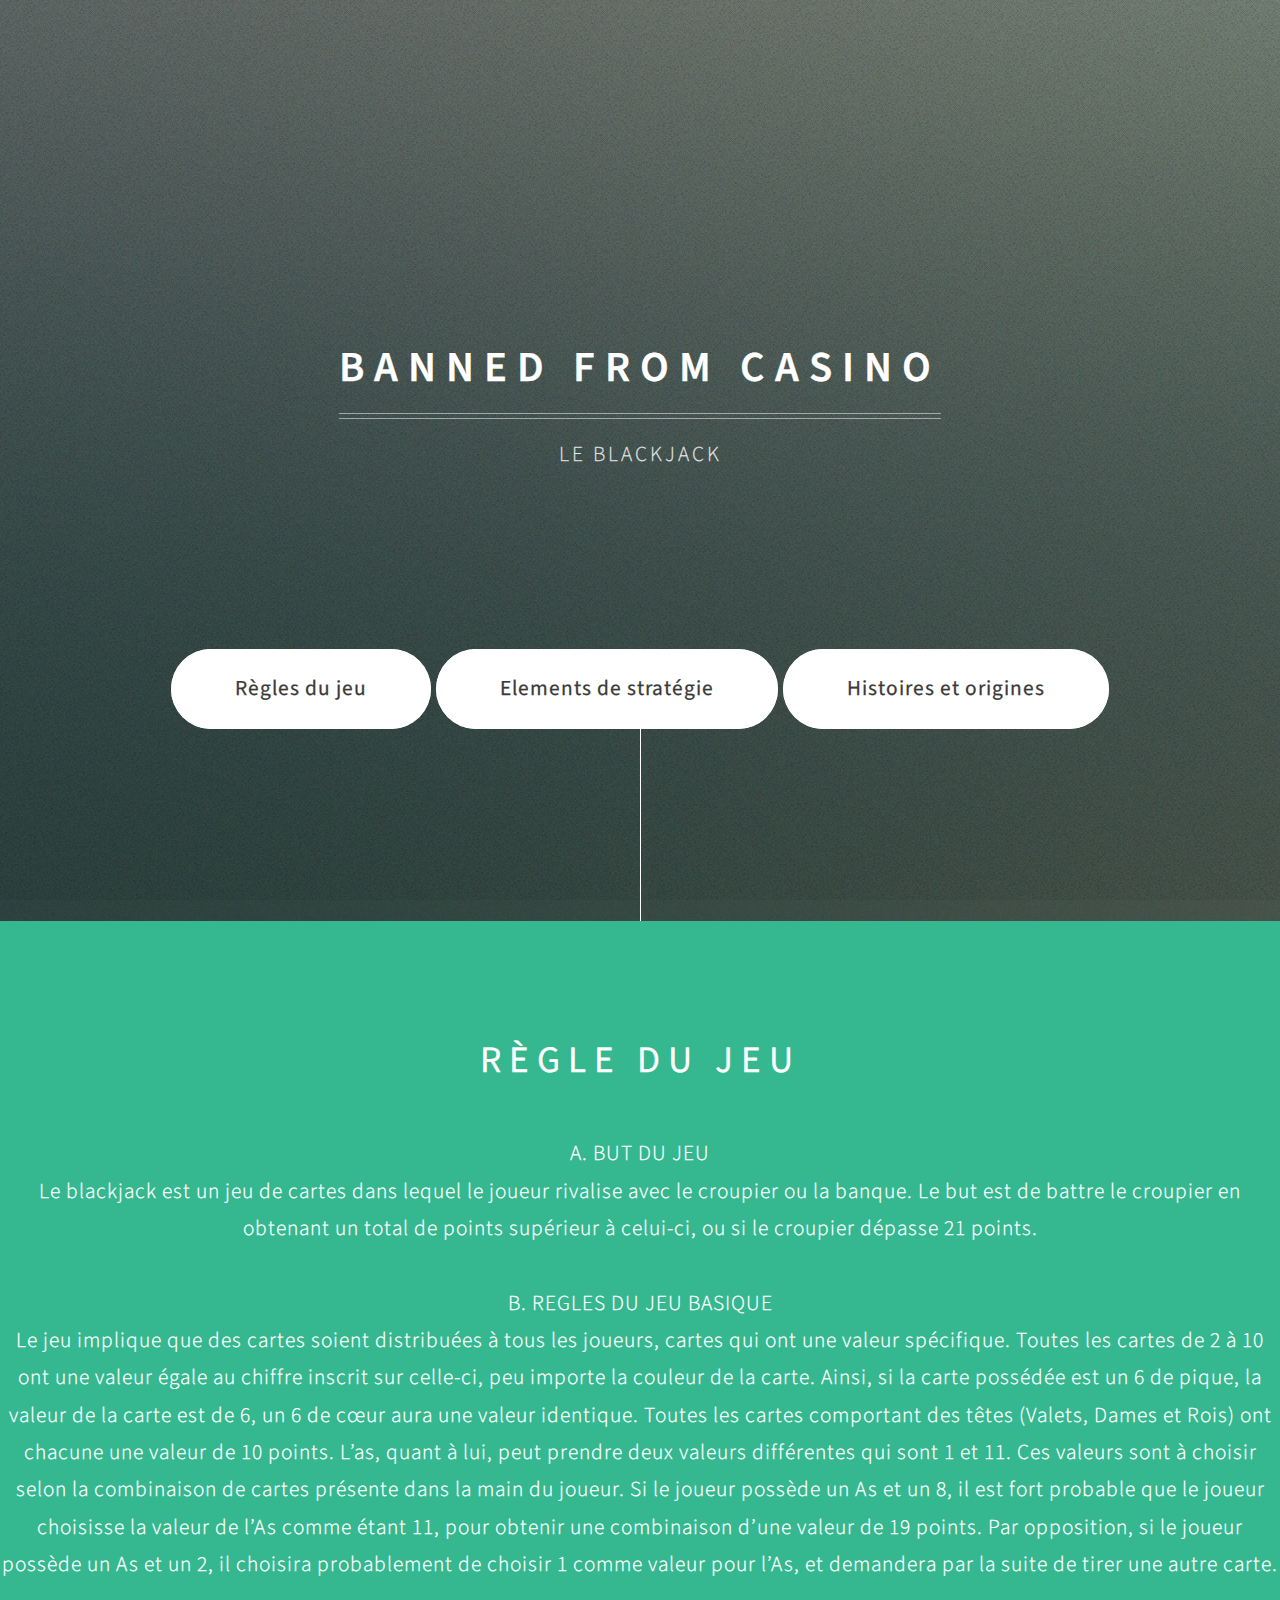
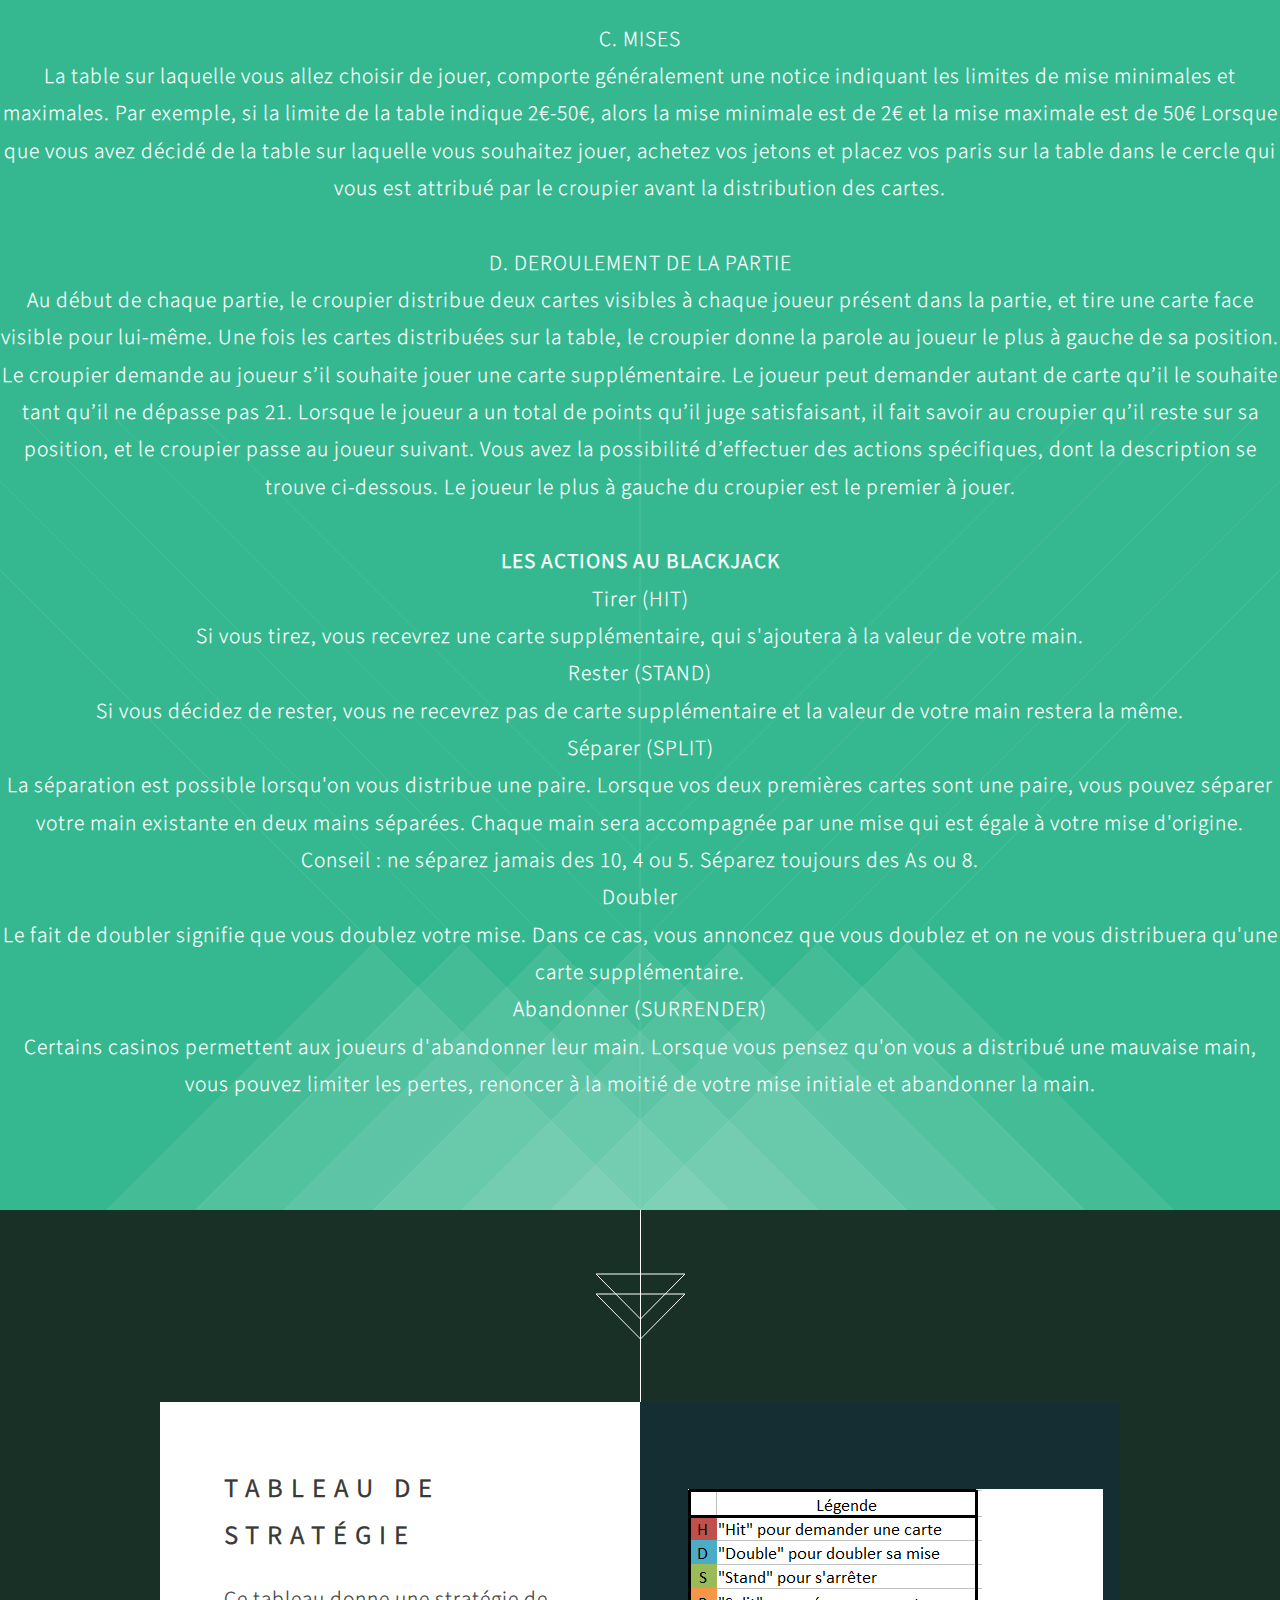
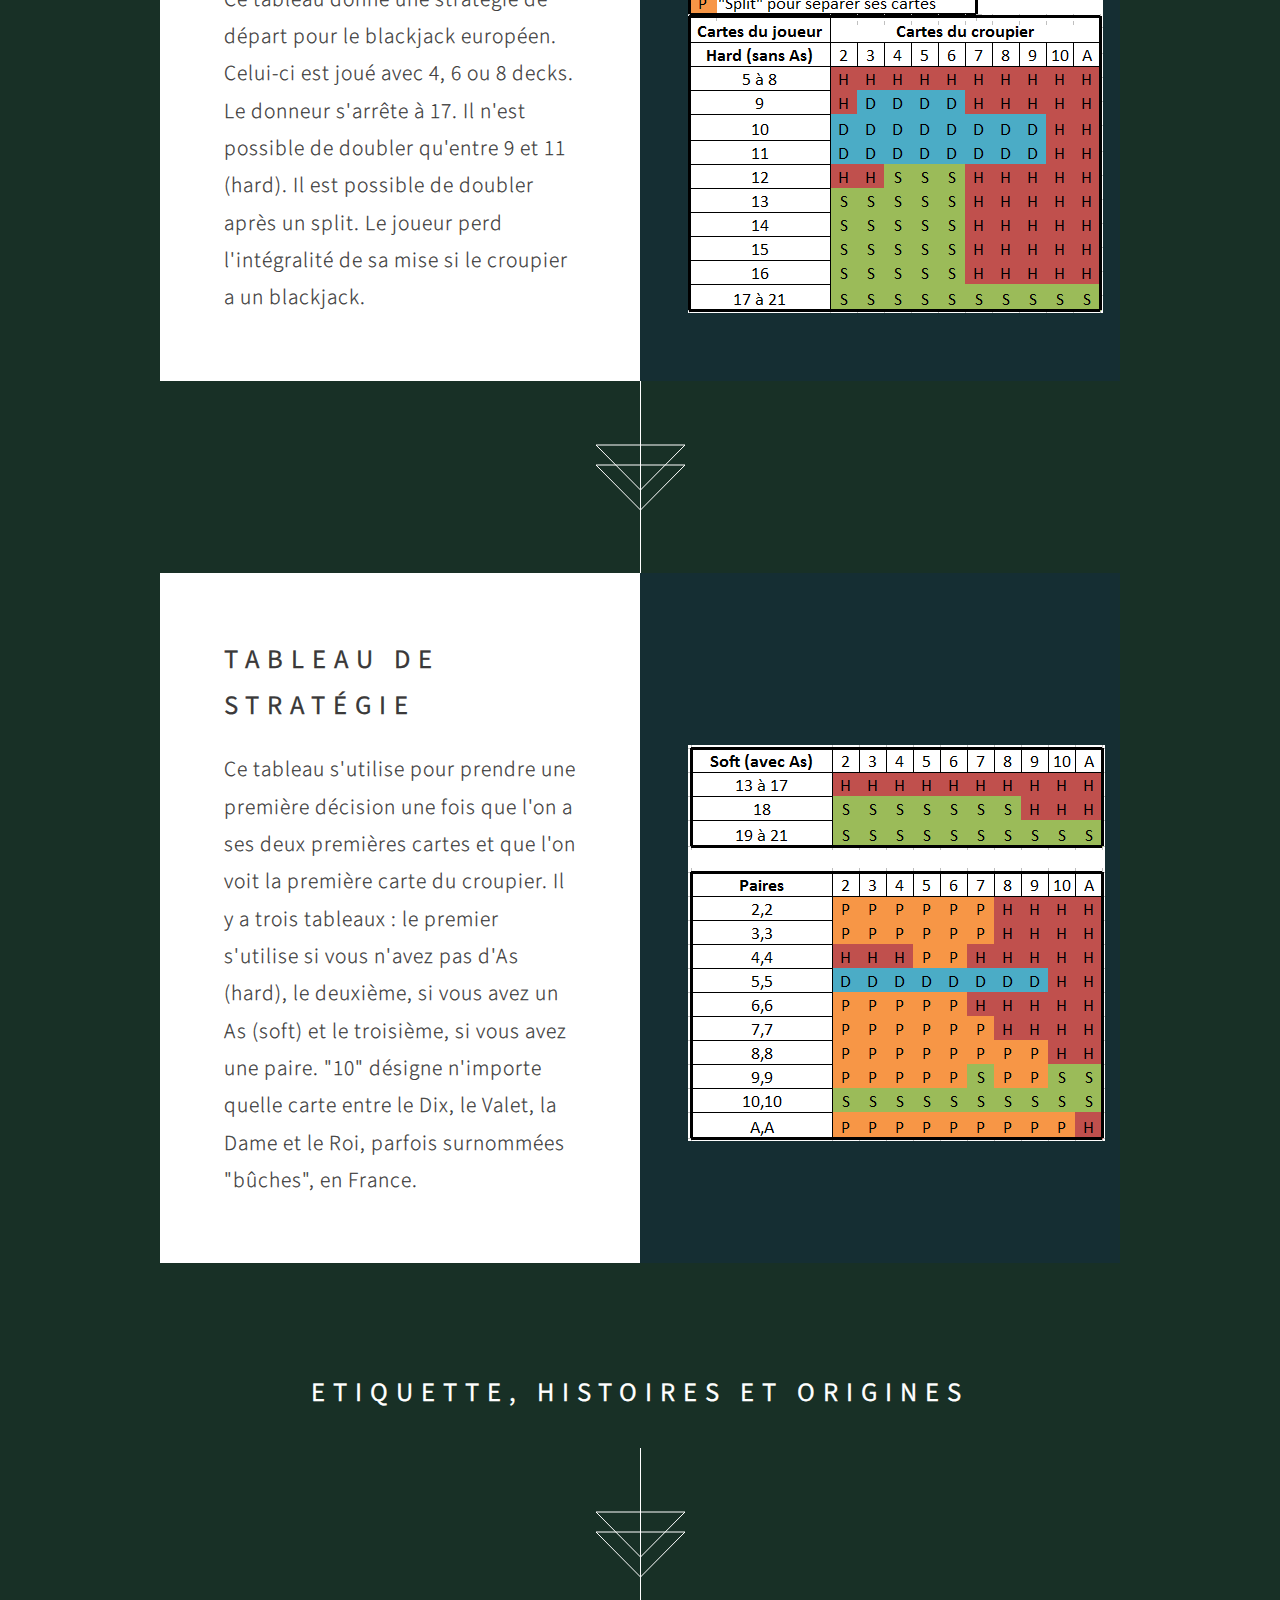
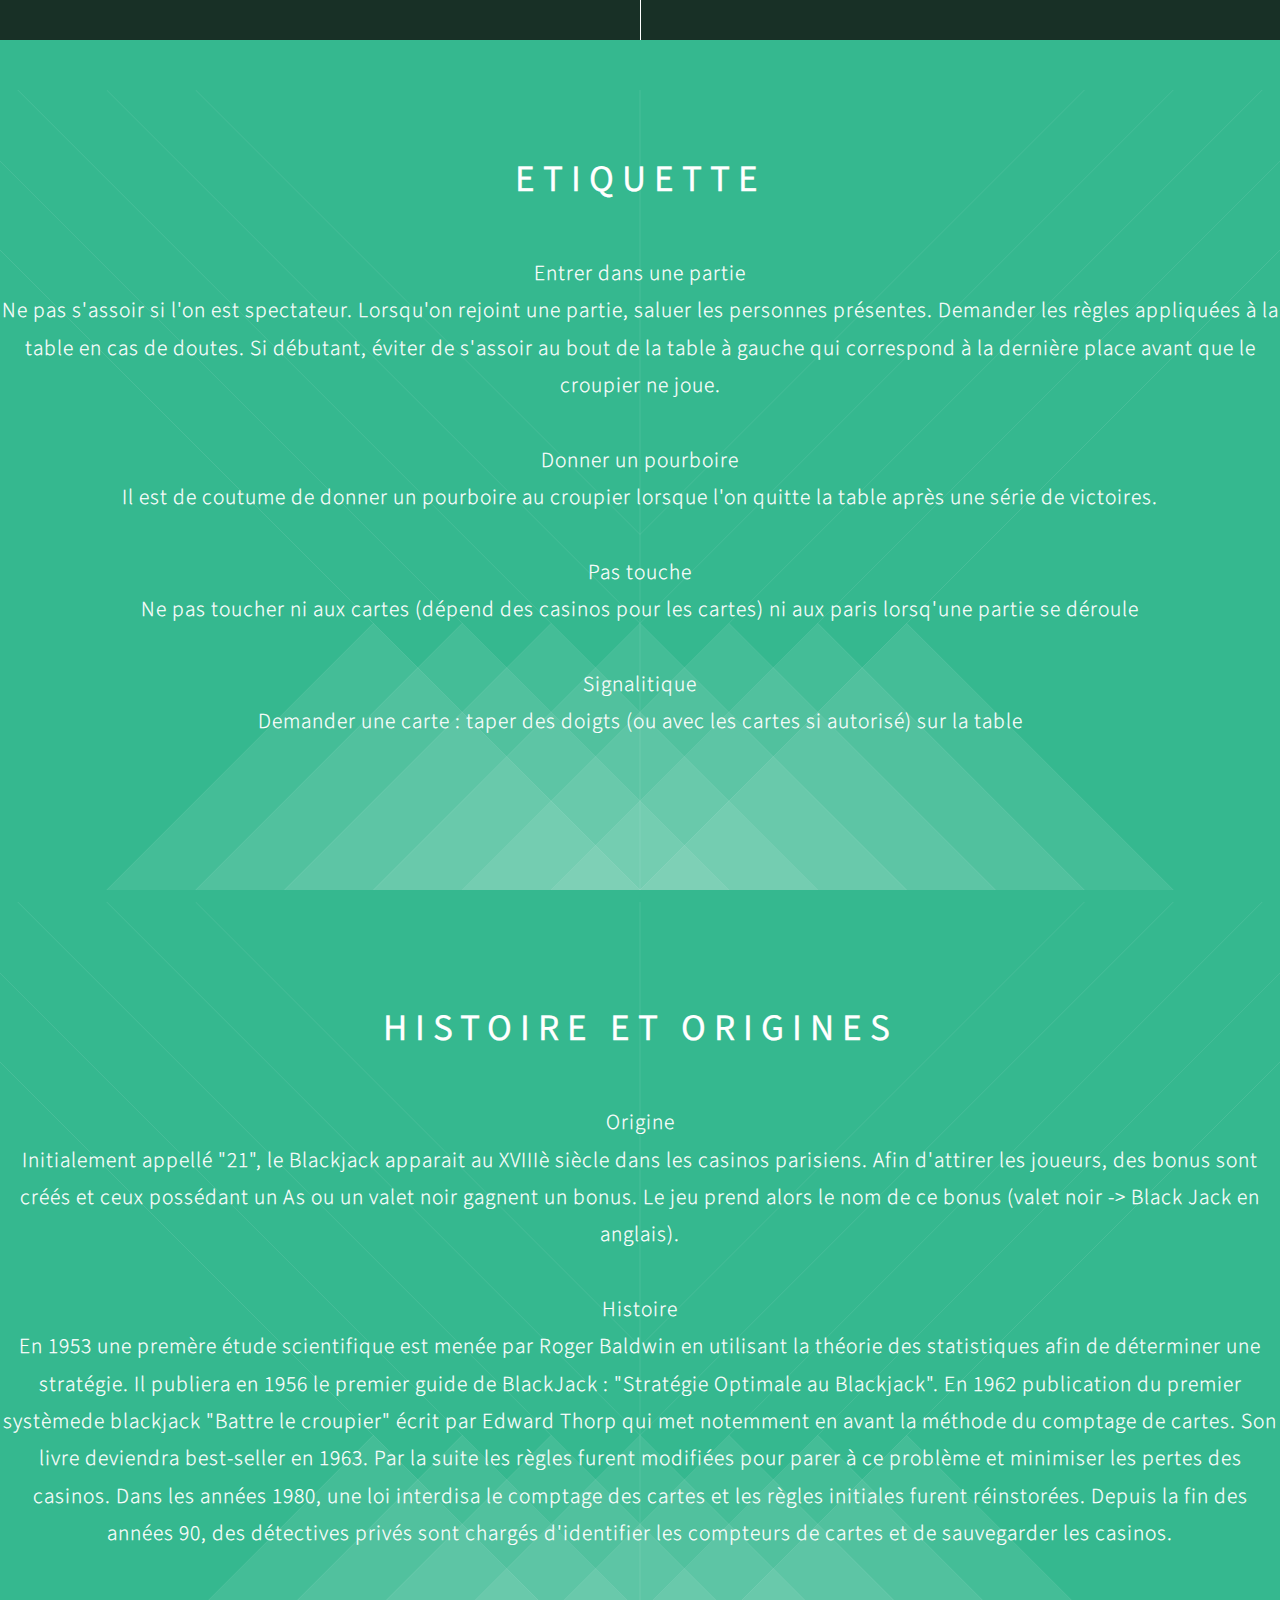
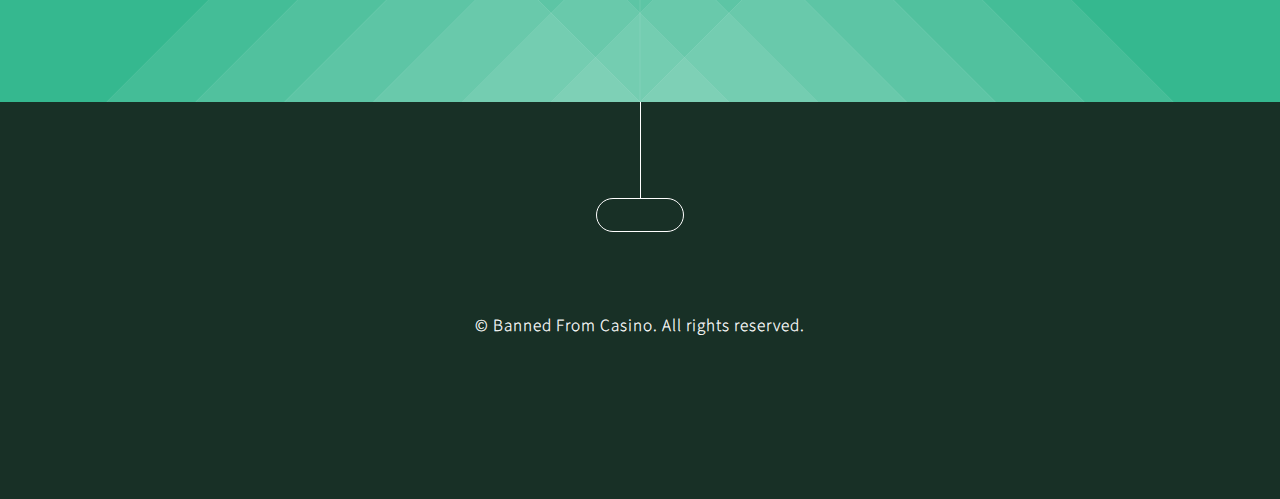
==== commit 307d03ec: "Update index.html" ====
--- a/(site)BannedFromCasino/index.html
+++ b/(site)BannedFromCasino/index.html
@@ -113,7 +113,7 @@
 					<header>
 						<h2>Tableau de stratégie</h2>
 					</header>
-					<p>Ce tableau s'utilise pour prendre une première décision une fois que l'on a ses deux premières cartes et que l'on voit la première carte du croupier. Il y a trois tableaux : le premier s'utilise si vous n'avez pas d'As (soft), le deuxième, si vous avez un As (hard) et le troisième, si vous avez une paire. "10" désigne n'importe quelle carte entre le Dix, le Valet, la Dame et le Roi, parfois surnommées "bûches", en France.</p>
+					<p>Ce tableau s'utilise pour prendre une première décision une fois que l'on a ses deux premières cartes et que l'on voit la première carte du croupier. Il y a trois tableaux : le premier s'utilise si vous n'avez pas d'As (hard), le deuxième, si vous avez un As (soft) et le troisième, si vous avez une paire. "10" désigne n'importe quelle carte entre le Dix, le Valet, la Dame et le Roi, parfois surnommées "bûches", en France.</p>
 				</div>
 			</article>
             <section id="histoire">
